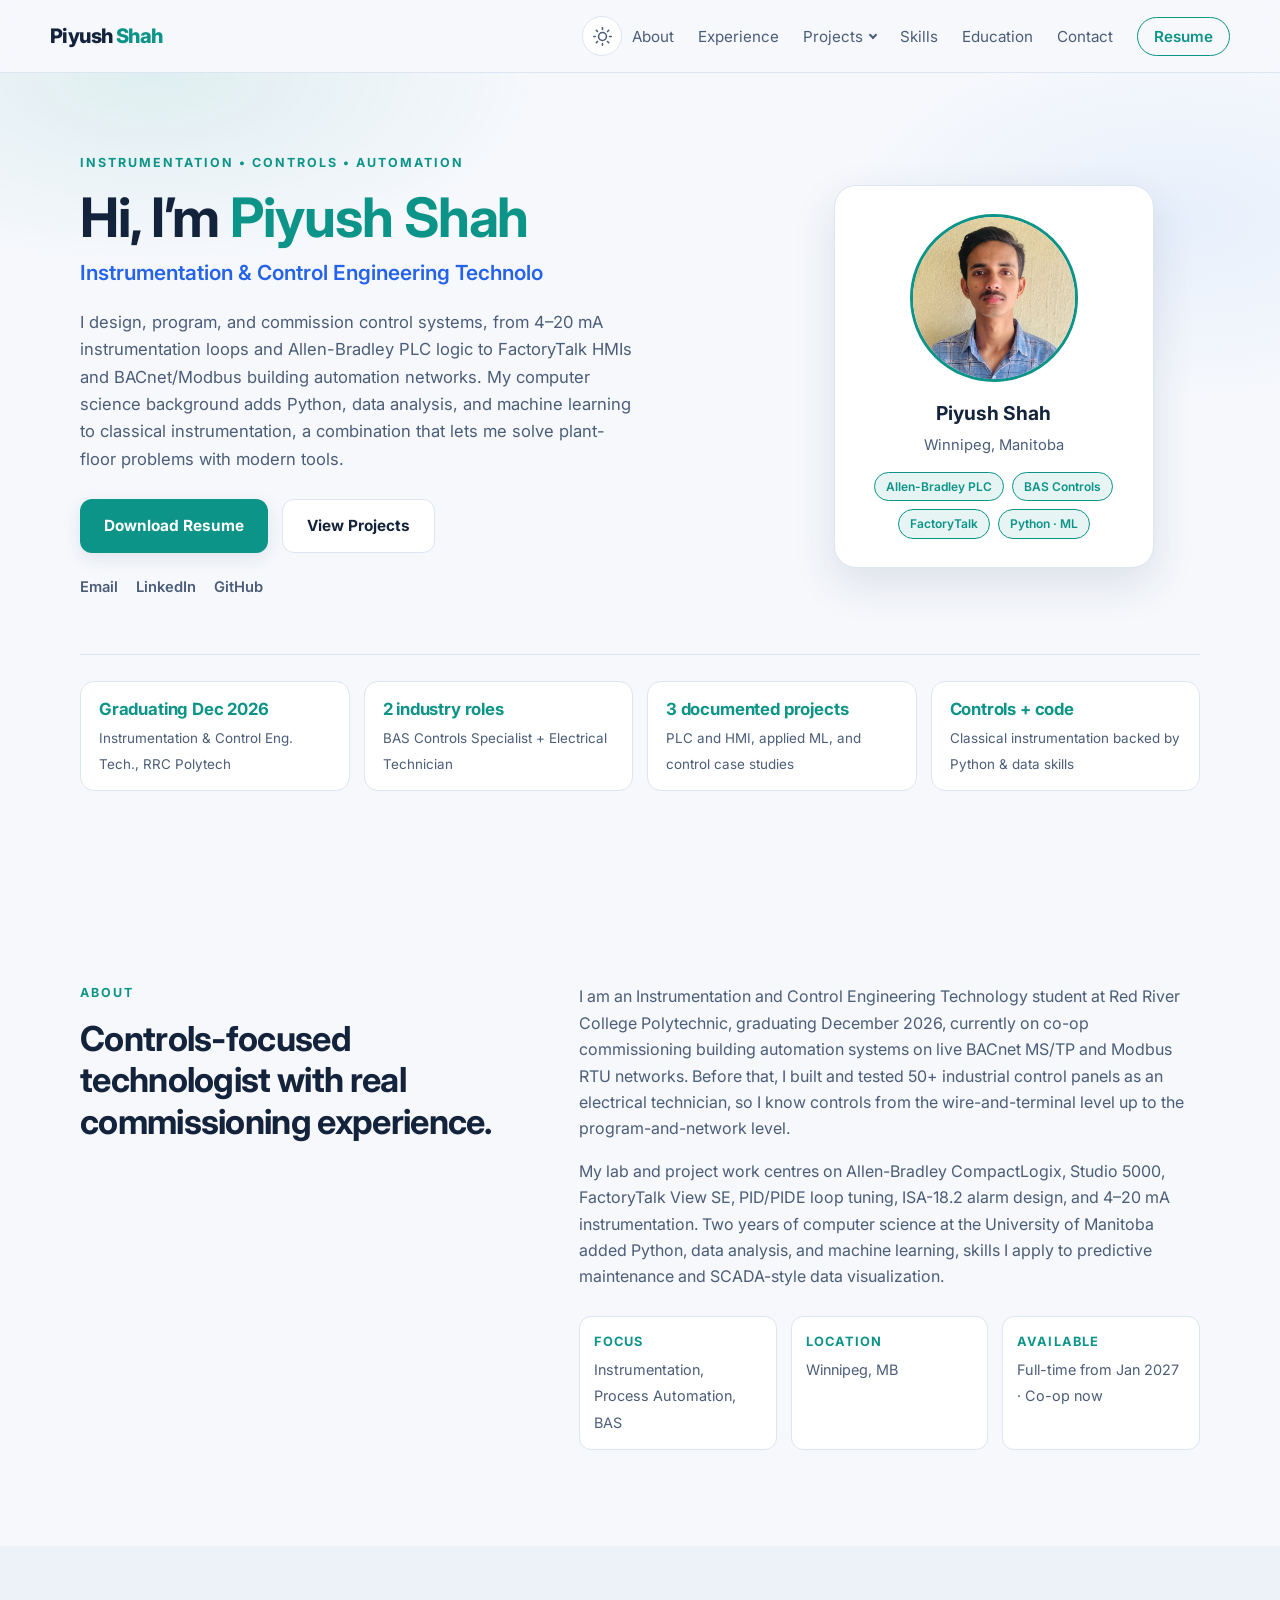
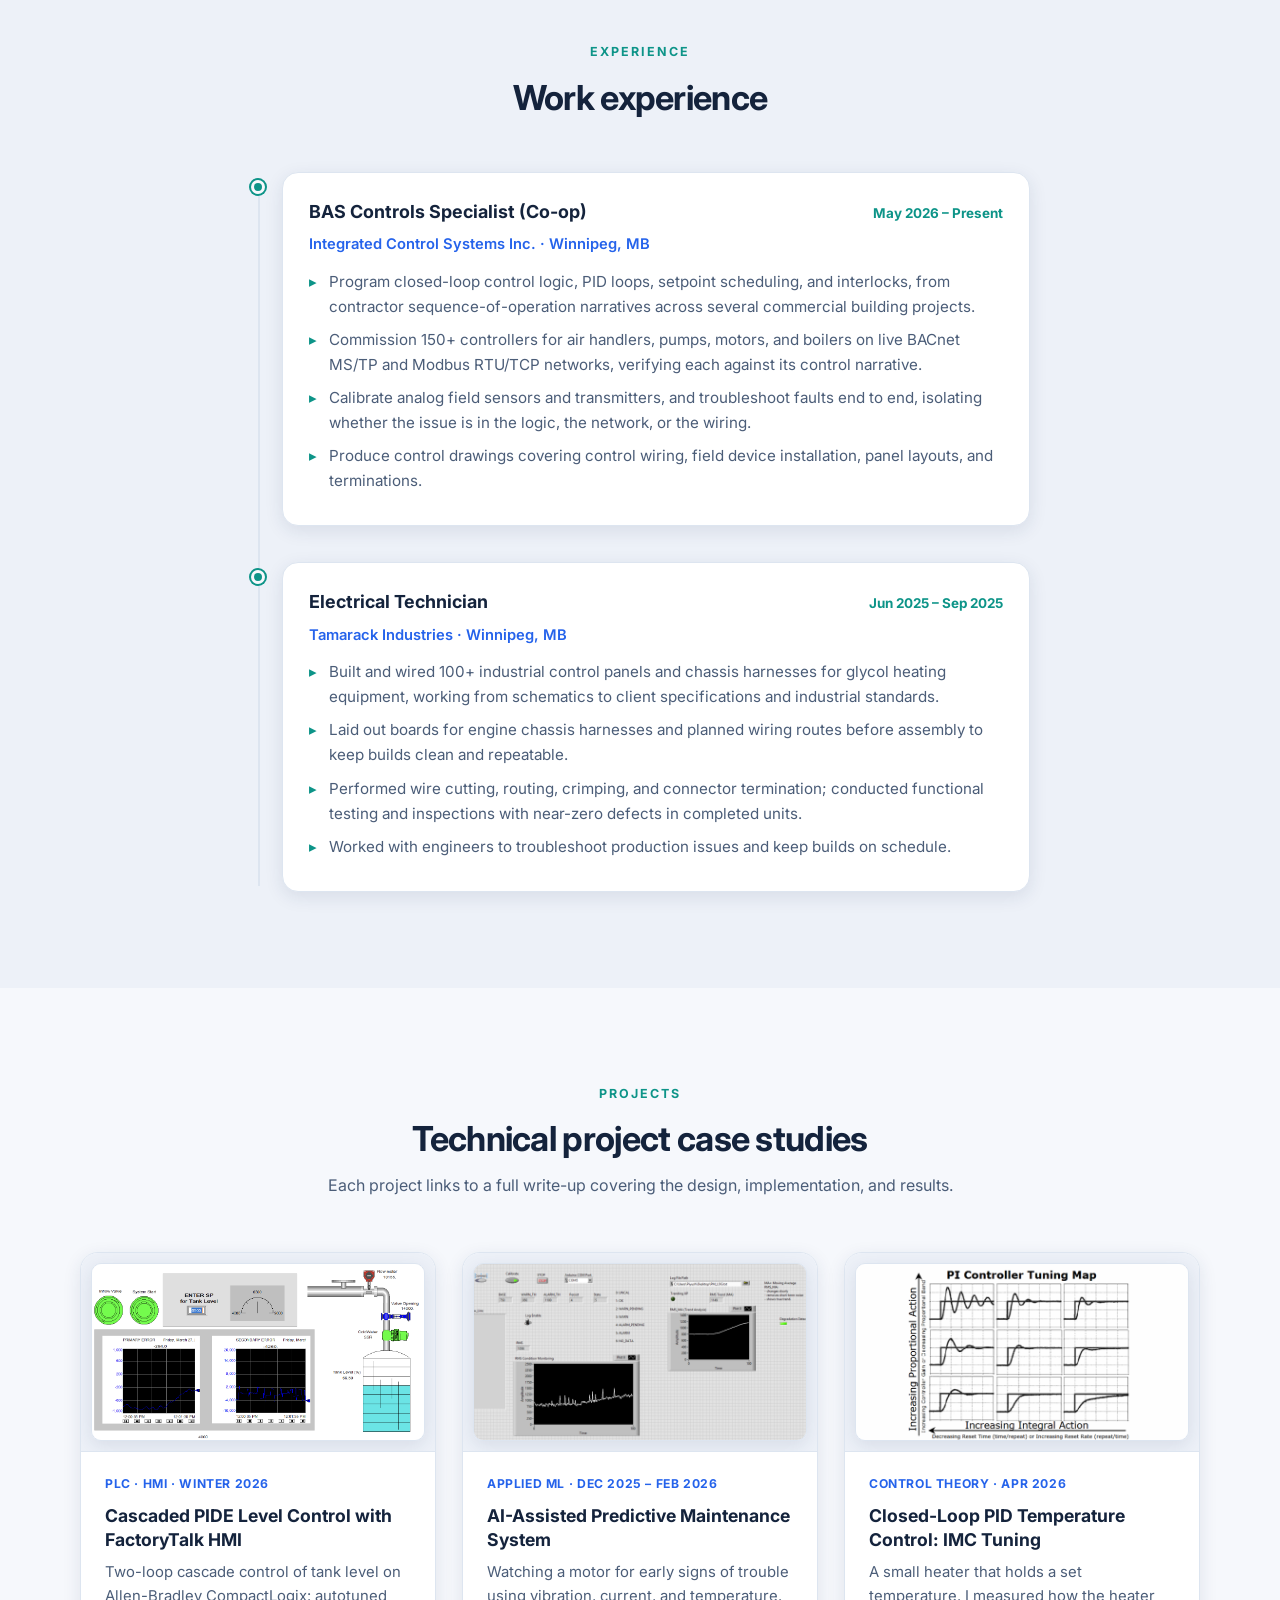
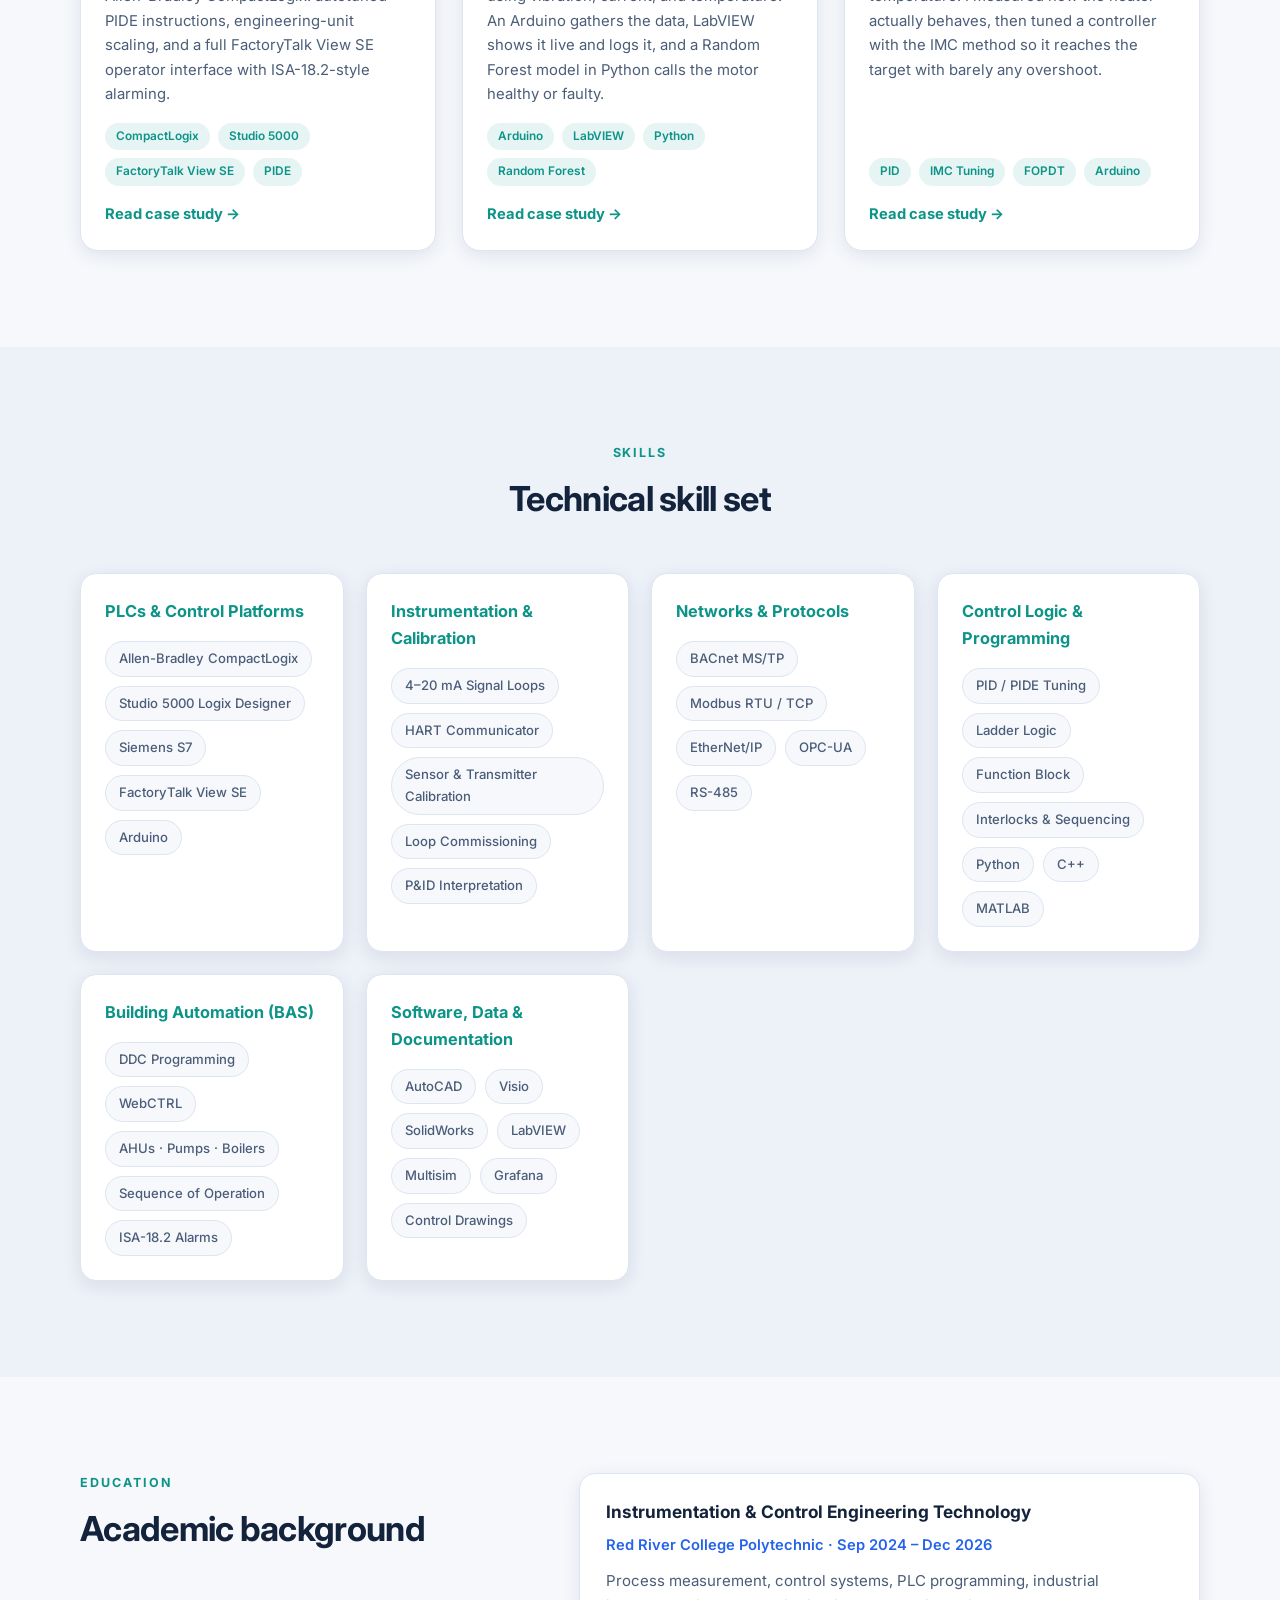
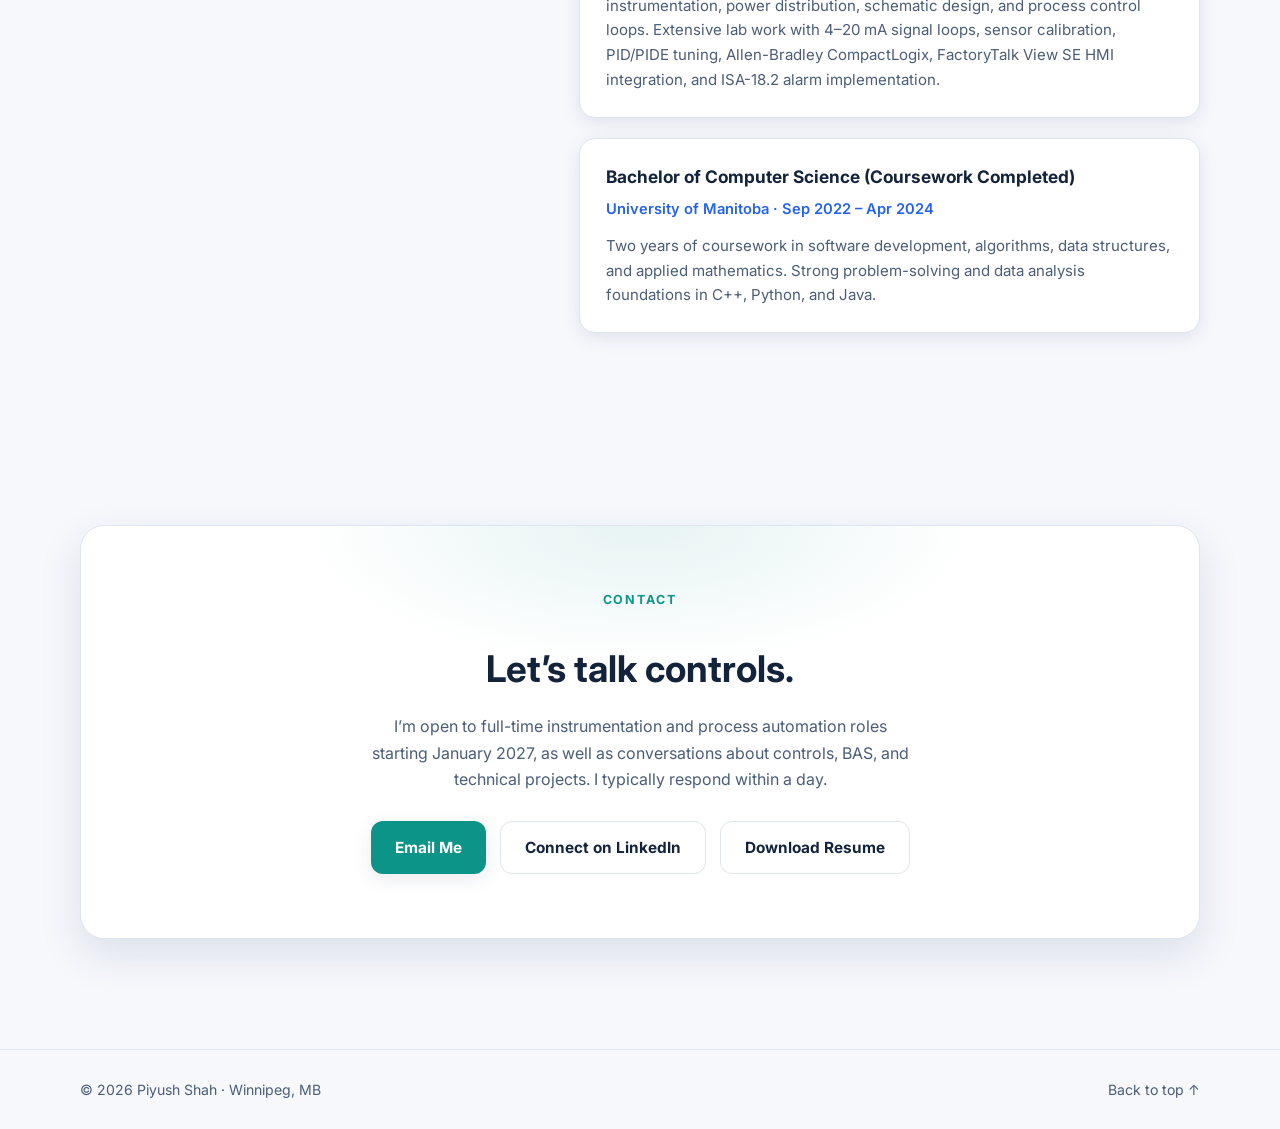
==== index.html @ c2210584 "Updates - July 23" ====
<!DOCTYPE html>
<html lang="en">
<head>
  <meta charset="UTF-8" />
  <meta name="viewport" content="width=device-width, initial-scale=1.0" />
  <meta name="description" content="Portfolio of Piyush Shah, Instrumentation & Control Engineering Technologist (graduating Dec 2026). BAS controls, Allen-Bradley PLCs, FactoryTalk HMI, instrumentation loops, and Python/ML for automation." />
  <title>Piyush Shah | Instrumentation & Controls Portfolio</title>
  <link rel="icon" type="image/svg+xml" href="assets/images/favicon.svg" />
  <link rel="canonical" href="https://piyushshah.ca/" />
  <meta property="og:title" content="Piyush Shah | Instrumentation & Controls Portfolio" />
  <meta property="og:description" content="BAS controls, Allen-Bradley PLCs, FactoryTalk HMI, instrumentation, and Python/ML for automation. Graduating Dec 2026." />
  <meta property="og:url" content="https://piyushshah.ca/" />
  <meta property="og:type" content="website" />
  <script type="application/ld+json">
  {
    "@context": "https://schema.org",
    "@type": "Person",
    "name": "Piyush Shah",
    "url": "https://piyushshah.ca/",
    "image": "https://piyushshah.ca/assets/images/profile.jpg",
    "jobTitle": "Instrumentation & Control Engineering Technologist",
    "email": "mailto:piyushshah.icet@gmail.com",
    "address": {
      "@type": "PostalAddress",
      "addressLocality": "Winnipeg",
      "addressRegion": "MB",
      "addressCountry": "CA"
    },
    "alumniOf": [
      {
        "@type": "CollegeOrUniversity",
        "name": "Red River College Polytechnic"
      },
      {
        "@type": "CollegeOrUniversity",
        "name": "University of Manitoba"
      }
    ],
    "knowsAbout": ["Industrial Instrumentation", "Process Automation", "Building Automation Systems", "DDC Programming", "Allen-Bradley CompactLogix", "Siemens S7", "FactoryTalk View SE", "PID Tuning", "Sensor Calibration", "HART", "BACnet", "Modbus", "EtherNet/IP", "Python"],
    "sameAs": [
      "https://www.linkedin.com/in/piyush-shah-703963224",
      "https://github.com/piyushshah-icet"
    ]
  }
  </script>
  <script>
    (function () {
      try {
        if (localStorage.getItem('theme') !== 'dark') {
          document.documentElement.setAttribute('data-theme', 'light');
        }
      } catch (e) {}
    })();
  </script>
  <link rel="preconnect" href="https://fonts.googleapis.com" />
  <link rel="preconnect" href="https://fonts.gstatic.com" crossorigin />
  <link href="https://fonts.googleapis.com/css2?family=Inter:wght@400;500;600;700;800&display=swap" rel="stylesheet" />
  <link rel="stylesheet" href="assets/css/style.css" />
</head>
<body>
  <header class="site-header" id="top">
    <nav class="navbar">
      <a href="#top" class="brand">Piyush<span> Shah</span></a>
      <div class="nav-right">
        <button class="theme-toggle" aria-label="Toggle light and dark theme" aria-pressed="true">
          <svg class="icon-moon" viewBox="0 0 24 24" fill="none" stroke="currentColor" stroke-width="2" stroke-linecap="round" stroke-linejoin="round"><path d="M21 12.79A9 9 0 1 1 11.21 3 7 7 0 0 0 21 12.79z"/></svg>
          <svg class="icon-sun" viewBox="0 0 24 24" fill="none" stroke="currentColor" stroke-width="2" stroke-linecap="round" stroke-linejoin="round"><circle cx="12" cy="12" r="5"/><path d="M12 1v2M12 21v2M4.22 4.22l1.42 1.42M18.36 18.36l1.42 1.42M1 12h2M21 12h2M4.22 19.78l1.42-1.42M18.36 5.64l1.42-1.42"/></svg>
        </button>
        <button class="menu-toggle" id="menuToggle" aria-label="Toggle navigation menu">
          <span></span><span></span><span></span>
        </button>
        <ul class="nav-links" id="navLinks">
          <li><a href="#about">About</a></li>
          <li><a href="#experience">Experience</a></li>
          <li class="nav-dropdown">
            <button class="nav-dropbtn" aria-haspopup="true" aria-expanded="false">Projects <span class="caret" aria-hidden="true"></span></button>
            <ul class="dropdown-menu">
              <li><a href="projects/cascaded-pide-level-control.html">Cascaded PIDE Level Control</a></li>
              <li><a href="projects/ai-predictive-maintenance.html">AI-Assisted Predictive Maintenance</a></li>
              <li><a href="projects/pid-temperature-imc.html">Closed-Loop PID Temperature Control</a></li>
              <li class="dropdown-divider" aria-hidden="true"></li>
              <li><a class="dd-all" href="#projects">All projects</a></li>
            </ul>
          </li>
          <li><a href="#skills">Skills</a></li>
          <li><a href="#education">Education</a></li>
          <li><a href="#contact">Contact</a></li>
          <li><a class="nav-resume" href="resume/Piyush_Shah_Resume.pdf" download>Resume</a></li>
        </ul>
      </div>
    </nav>
  </header>

  <main>
    <section class="hero section-pad">
      <div class="hero-bg"></div>
      <div class="container">
        <div class="hero-grid">
          <div class="hero-copy reveal">
            <p class="eyebrow">Instrumentation • Controls • Automation</p>
            <h1>Hi, I’m <span>Piyush Shah</span></h1>
            <h2><span id="typedText">Instrumentation & Control Engineering Technologist</span></h2>
            <p class="hero-text">
              I design, program, and commission control systems, from 4–20 mA instrumentation loops and
              Allen-Bradley PLC logic to FactoryTalk HMIs and BACnet/Modbus building automation networks.
              My computer science background adds Python, data analysis, and machine learning to classical
              instrumentation, a combination that lets me solve plant-floor problems with modern tools.
            </p>
            <div class="hero-actions">
              <a class="btn primary" href="resume/Piyush_Shah_Resume.pdf" download>Download Resume</a>
              <a class="btn secondary" href="#projects">View Projects</a>
            </div>
            <div class="social-row" aria-label="Professional links">
              <a href="mailto:piyushshah.icet@gmail.com">Email</a>
              <a href="https://www.linkedin.com/in/piyush-shah-703963224" target="_blank" rel="noreferrer">LinkedIn</a>
              <a href="https://github.com/piyushshah-icet" target="_blank" rel="noreferrer">GitHub</a>
            </div>
          </div>
          <div class="hero-card reveal">
            <div class="profile-card">
              <img src="assets/images/profile.jpg" alt="Piyush Shah" class="profile-photo">
              <h3>Piyush Shah</h3>
              <p>Winnipeg, Manitoba</p>
              <div class="mini-tags">
                <span>Allen-Bradley PLC</span>
                <span>BAS Controls</span>
                <span>FactoryTalk</span>
                <span>Python · ML</span>
              </div>
            </div>
          </div>
        </div>
        <div class="hero-stats reveal">
          <div><strong>Graduating Dec 2026</strong><span>Instrumentation &amp; Control Eng. Tech., RRC Polytech</span></div>
          <div><strong>2 industry roles</strong><span>BAS Controls Specialist + Electrical Technician</span></div>
          <div><strong>3 documented projects</strong><span>PLC and HMI, applied ML, and control case studies</span></div>
          <div><strong>Controls + code</strong><span>Classical instrumentation backed by Python &amp; data skills</span></div>
        </div>
      </div>
    </section>

    <section id="about" class="section-pad">
      <div class="container two-col">
        <div class="section-heading reveal">
          <p class="eyebrow">About</p>
          <h2>Controls-focused technologist with real commissioning experience.</h2>
        </div>
        <div class="content reveal">
          <p>
            I am an Instrumentation and Control Engineering Technology student at Red River College Polytechnic,
            graduating December 2026, currently on co-op commissioning building automation systems on live
            BACnet MS/TP and Modbus RTU networks. Before that, I built and tested 50+ industrial control panels
            as an electrical technician, so I know controls from the wire-and-terminal level up to the
            program-and-network level.
          </p>
          <p>
            My lab and project work centres on Allen-Bradley CompactLogix, Studio 5000, FactoryTalk View SE,
            PID/PIDE loop tuning, ISA-18.2 alarm design, and 4–20 mA instrumentation. Two years of computer
            science at the University of Manitoba added Python, data analysis, and machine learning, skills I
            apply to predictive maintenance and SCADA-style data visualization.
          </p>
          <div class="quick-facts">
            <div><strong>Focus</strong><span>Instrumentation, Process Automation, BAS</span></div>
            <div><strong>Location</strong><span>Winnipeg, MB</span></div>
            <div><strong>Available</strong><span>Full-time from Jan 2027 · Co-op now</span></div>
          </div>
        </div>
      </div>
    </section>

    <section id="experience" class="section-pad alt-bg">
      <div class="container">
        <div class="section-heading centered reveal">
          <p class="eyebrow">Experience</p>
          <h2>Work experience</h2>
        </div>
        <div class="timeline">

          <article class="timeline-item reveal">
            <div class="timeline-dot"></div>
            <div class="timeline-content">
              <div class="item-header">
                <h3>BAS Controls Specialist (Co-op)</h3>
                <span>May 2026 – Present</span>
              </div>
              <p class="company">Integrated Control Systems Inc. · Winnipeg, MB</p>
              <ul>
                <li>Program closed-loop control logic, PID loops, setpoint scheduling, and interlocks, from
                  contractor sequence-of-operation narratives across several commercial building projects.</li>
                <li>Commission 150+ controllers for air handlers, pumps, motors, and boilers on live BACnet
                  MS/TP and Modbus RTU/TCP networks, verifying each against its control narrative.</li>
                <li>Calibrate analog field sensors and transmitters, and troubleshoot faults end to end,
                  isolating whether the issue is in the logic, the network, or the wiring.</li>
                <li>Produce control drawings covering control wiring, field device installation, panel layouts,
                  and terminations.</li>
              </ul>
            </div>
          </article>

          <article class="timeline-item reveal">
            <div class="timeline-dot"></div>
            <div class="timeline-content">
              <div class="item-header">
                <h3>Electrical Technician</h3>
                <span>Jun 2025 – Sep 2025</span>
              </div>
              <p class="company">Tamarack Industries · Winnipeg, MB</p>
              <ul>
                <li>Built and wired 100+ industrial control panels and chassis harnesses for glycol heating
                  equipment, working from schematics to client specifications and industrial standards.</li>
                <li>Laid out boards for engine chassis harnesses and planned wiring routes before assembly to
                  keep builds clean and repeatable.</li>
                <li>Performed wire cutting, routing, crimping, and connector termination; conducted functional
                  testing and inspections with near-zero defects in completed units.</li>
                <li>Worked with engineers to troubleshoot production issues and keep builds on schedule.</li>
              </ul>
            </div>
          </article>

        </div>
      </div>
    </section>

    <section id="projects" class="section-pad">
      <div class="container">
        <div class="section-heading centered reveal">
          <p class="eyebrow">Projects</p>
          <h2>Technical project case studies</h2>
          <p>Each project links to a full write-up covering the design, implementation, and results.</p>
        </div>
        <div class="project-grid">

          <a class="project-card reveal" href="projects/cascaded-pide-level-control.html">
            <div class="project-banner">
              <img src="assets/images/projects/cascaded-hmi.png" alt="FactoryTalk operator screen for the cascaded tank level control system" loading="lazy">
            </div>
            <div class="project-body">
              <p class="project-meta">PLC · HMI · Winter 2026</p>
              <h3>Cascaded PIDE Level Control with FactoryTalk HMI</h3>
              <p>
                Two-loop cascade control of tank level on Allen-Bradley CompactLogix: autotuned PIDE
                instructions, engineering-unit scaling, and a full FactoryTalk View SE operator interface
                with ISA-18.2-style alarming.
              </p>
              <ul class="project-tags">
                <li>CompactLogix</li><li>Studio 5000</li><li>FactoryTalk View SE</li><li>PIDE</li>
              </ul>
              <span class="project-link">Read case study</span>
            </div>
          </a>

          <a class="project-card reveal" href="projects/ai-predictive-maintenance.html">
            <div class="project-banner">
              <img src="assets/images/projects/pm-labview-dashboard.png" alt="LabVIEW dashboard for the predictive maintenance system showing live RMS vibration and moving-average trend graphs" loading="lazy">
            </div>
            <div class="project-body">
              <p class="project-meta">Applied ML · Dec 2025 – Feb 2026</p>
              <h3>AI-Assisted Predictive Maintenance System</h3>
              <p>
                Watching a motor for early signs of trouble using vibration, current, and temperature. An
                Arduino gathers the data, LabVIEW shows it live and logs it, and a Random Forest model in
                Python calls the motor healthy or faulty.
              </p>
              <ul class="project-tags">
                <li>Arduino</li><li>LabVIEW</li><li>Python</li><li>Random Forest</li>
              </ul>
              <span class="project-link">Read case study</span>
            </div>
          </a>

          <a class="project-card reveal" href="projects/pid-temperature-imc.html">
            <div class="project-banner">
              <img src="assets/images/projects/pid-tuning-map.png" alt="PI controller tuning map showing how proportional and integral action change the step response" loading="lazy">
            </div>
            <div class="project-body">
              <p class="project-meta">Control Theory · Apr 2026</p>
              <h3>Closed-Loop PID Temperature Control: IMC Tuning</h3>
              <p>
                A small heater that holds a set temperature. I measured how the heater actually behaves,
                then tuned a controller with the IMC method so it reaches the target with barely any
                overshoot.
              </p>
              <ul class="project-tags">
                <li>PID</li><li>IMC Tuning</li><li>FOPDT</li><li>Arduino</li>
              </ul>
              <span class="project-link">Read case study</span>
            </div>
          </a>

        </div>
      </div>
    </section>

    <section id="skills" class="section-pad alt-bg">
      <div class="container">
        <div class="section-heading centered reveal">
          <p class="eyebrow">Skills</p>
          <h2>Technical skill set</h2>
        </div>
        <div class="skills-grid">
          <div class="skill-group reveal">
            <h3>PLCs &amp; Control Platforms</h3>
            <div class="skill-list">
              <span>Allen-Bradley CompactLogix</span><span>Studio 5000 Logix Designer</span><span>Siemens S7</span><span>FactoryTalk View SE</span><span>Arduino</span>
            </div>
          </div>
          <div class="skill-group reveal">
            <h3>Instrumentation &amp; Calibration</h3>
            <div class="skill-list">
              <span>4–20 mA Signal Loops</span><span>HART Communicator</span><span>Sensor &amp; Transmitter Calibration</span><span>Loop Commissioning</span><span>P&amp;ID Interpretation</span>
            </div>
          </div>
          <div class="skill-group reveal">
            <h3>Networks &amp; Protocols</h3>
            <div class="skill-list">
              <span>BACnet MS/TP</span><span>Modbus RTU / TCP</span><span>EtherNet/IP</span><span>OPC-UA</span><span>RS-485</span>
            </div>
          </div>
          <div class="skill-group reveal">
            <h3>Control Logic &amp; Programming</h3>
            <div class="skill-list">
              <span>PID / PIDE Tuning</span><span>Ladder Logic</span><span>Function Block</span><span>Interlocks &amp; Sequencing</span><span>Python</span><span>C++</span><span>MATLAB</span>
            </div>
          </div>
          <div class="skill-group reveal">
            <h3>Building Automation (BAS)</h3>
            <div class="skill-list">
              <span>DDC Programming</span><span>WebCTRL</span><span>AHUs · Pumps · Boilers</span><span>Sequence of Operation</span><span>ISA-18.2 Alarms</span>
            </div>
          </div>
          <div class="skill-group reveal">
            <h3>Software, Data &amp; Documentation</h3>
            <div class="skill-list">
              <span>AutoCAD</span><span>Visio</span><span>SolidWorks</span><span>LabVIEW</span><span>Multisim</span><span>Grafana</span><span>Control Drawings</span>
            </div>
          </div>
        </div>
      </div>
    </section>

    <section id="education" class="section-pad">
      <div class="container two-col">
        <div class="section-heading reveal">
          <p class="eyebrow">Education</p>
          <h2>Academic background</h2>
        </div>
        <div class="education-list reveal">
          <article class="education-card">
            <h3>Instrumentation &amp; Control Engineering Technology</h3>
            <p class="company">Red River College Polytechnic · Sep 2024 – Dec 2026</p>
            <p>Process measurement, control systems, PLC programming, industrial instrumentation, power
               distribution, schematic design, and process control loops. Extensive lab work with 4–20 mA
               signal loops, sensor calibration, PID/PIDE tuning, Allen-Bradley CompactLogix, FactoryTalk
               View SE HMI integration, and ISA-18.2 alarm implementation.</p>
          </article>
          <article class="education-card">
            <h3>Bachelor of Computer Science (Coursework Completed)</h3>
            <p class="company">University of Manitoba · Sep 2022 – Apr 2024</p>
            <p>Two years of coursework in software development, algorithms, data structures, and applied
               mathematics. Strong problem-solving and data analysis foundations in C++, Python, and Java.</p>
          </article>
        </div>
      </div>
    </section>

    <section id="contact" class="section-pad contact-section">
      <div class="container contact-card reveal">
        <p class="eyebrow">Contact</p>
        <h2>Let’s talk controls.</h2>
        <p>
          I’m open to full-time instrumentation and process automation roles starting January 2027, as well as
          conversations about controls, BAS, and technical projects. I typically respond within a day.
        </p>
        <div class="contact-actions">
          <a class="btn primary" href="mailto:piyushshah.icet@gmail.com">Email Me</a>
          <a class="btn secondary" href="https://www.linkedin.com/in/piyush-shah-703963224" target="_blank" rel="noreferrer">Connect on LinkedIn</a>
          <a class="btn secondary" href="resume/Piyush_Shah_Resume.pdf" download>Download Resume</a>
        </div>
      </div>
    </section>
  </main>

  <footer class="footer">
    <div class="container footer-inner">
      <p>© <span id="year"></span> Piyush Shah · Winnipeg, MB</p>
      <a href="#top">Back to top ↑</a>
    </div>
  </footer>

  <script src="assets/js/main.js"></script>
</body>
</html>
---- assets/css/style.css ----
/* ============================================================
   Piyush Shah - Portfolio
   Dual-theme (dark default / light) design system
   ============================================================ */

:root {
  --bg: #0a1120;
  --bg-soft: #0d1626;
  --card: #111d33;
  --card-2: #0f1a2e;
  --text: #e8eefb;
  --muted: #9fb2cc;
  --accent: #2dd4bf;
  --accent-2: #60a5fa;
  --accent-soft: rgba(45, 212, 191, 0.12);
  --line: rgba(148, 163, 184, 0.16);
  --shadow: 0 18px 50px rgba(2, 8, 20, 0.45);
  --shadow-sm: 0 6px 22px rgba(2, 8, 20, 0.35);
  --header-bg: rgba(10, 17, 32, 0.85);
  --on-accent: #06241f;
}

html[data-theme="light"] {
  --bg: #f6f8fc;
  --bg-soft: #edf1f8;
  --card: #ffffff;
  --card-2: #fbfcfe;
  --text: #14233c;
  --muted: #4b5d78;
  --accent: #0d9488;
  --accent-2: #2563eb;
  --accent-soft: rgba(13, 148, 136, 0.10);
  --line: #dde5f0;
  --shadow: 0 16px 44px rgba(30, 50, 90, 0.12);
  --shadow-sm: 0 5px 18px rgba(30, 50, 90, 0.10);
  --header-bg: rgba(246, 248, 252, 0.88);
  --on-accent: #ffffff;
}

* { box-sizing: border-box; }
html { scroll-behavior: smooth; }

body {
  margin: 0;
  font-family: 'Inter', system-ui, -apple-system, BlinkMacSystemFont, 'Segoe UI', sans-serif;
  background: var(--bg);
  color: var(--text);
  line-height: 1.65;
  transition: background 0.3s ease, color 0.3s ease;
}

a { color: inherit; text-decoration: none; }
ul { margin: 0; padding: 0; list-style: none; }
p { color: var(--muted); margin: 0 0 1rem; }
img { max-width: 100%; display: block; }

.container { width: min(1120px, calc(100% - 40px)); margin: 0 auto; }
.section-pad { padding: 96px 0; }
.alt-bg { background: var(--bg-soft); transition: background 0.3s ease; }

/* ---------- Header / nav ---------- */
.site-header {
  position: sticky;
  top: 0;
  z-index: 100;
  background: var(--header-bg);
  backdrop-filter: blur(18px);
  -webkit-backdrop-filter: blur(18px);
  border-bottom: 1px solid var(--line);
  transition: background 0.3s ease;
}

.navbar {
  width: min(1180px, calc(100% - 36px));
  height: 72px;
  margin: 0 auto;
  display: flex;
  align-items: center;
  justify-content: space-between;
  gap: 16px;
}

.brand { font-weight: 800; letter-spacing: -0.03em; font-size: 1.25rem; white-space: nowrap; }
.brand span { color: var(--accent); }

.nav-right { display: flex; align-items: center; gap: 10px; }

.nav-links { display: flex; align-items: center; gap: 24px; }
.nav-links a { font-size: 0.95rem; color: var(--muted); transition: color 0.2s ease; }
.nav-links a:hover { color: var(--text); }

.nav-resume {
  padding: 9px 16px;
  border: 1px solid var(--accent);
  border-radius: 999px;
  color: var(--accent) !important;
  font-weight: 600;
}
.nav-resume:hover { background: var(--accent-soft); }

/* ---------- Nav dropdown (Projects) ---------- */
.nav-dropdown { position: relative; }
.nav-dropbtn {
  display: inline-flex;
  align-items: center;
  gap: 7px;
  font-family: inherit;
  font-size: 0.95rem;
  color: var(--muted);
  background: none;
  border: 0;
  padding: 0;
  cursor: pointer;
  transition: color 0.2s ease;
}
.nav-dropbtn:hover,
.nav-dropdown:hover .nav-dropbtn,
.nav-dropdown:focus-within .nav-dropbtn { color: var(--text); }
.nav-dropbtn .caret {
  width: 6px;
  height: 6px;
  border-right: 2px solid currentColor;
  border-bottom: 2px solid currentColor;
  transform: rotate(45deg);
  margin-top: -3px;
  transition: transform 0.2s ease, margin-top 0.2s ease;
}
.nav-dropdown:hover .nav-dropbtn .caret,
.nav-dropdown.open .nav-dropbtn .caret { transform: rotate(-135deg); margin-top: 1px; }
.nav-dropdown::after { content: ""; position: absolute; top: 100%; left: 0; right: 0; height: 16px; }
.dropdown-menu {
  position: absolute;
  top: 100%;
  left: 0;
  margin-top: 15px;
  min-width: 280px;
  background: var(--card);
  border: 1px solid var(--line);
  border-radius: 14px;
  box-shadow: var(--shadow);
  padding: 8px;
  display: flex;
  flex-direction: column;
  gap: 2px;
  opacity: 0;
  visibility: hidden;
  pointer-events: none;
  transform: translateY(6px);
  transition: opacity 0.18s ease, transform 0.18s ease, visibility 0.18s;
  z-index: 200;
}
.nav-dropdown:hover .dropdown-menu,
.nav-dropdown:focus-within .dropdown-menu,
.nav-dropdown.open .dropdown-menu {
  opacity: 1;
  visibility: visible;
  pointer-events: auto;
  transform: translateY(0);
}
.dropdown-menu a {
  display: block;
  padding: 9px 12px;
  border-radius: 9px;
  font-size: 0.9rem;
  color: var(--muted);
  white-space: nowrap;
  transition: background 0.15s ease, color 0.15s ease;
}
.dropdown-menu a:hover { background: var(--accent-soft); color: var(--text); }
.dropdown-divider { height: 1px; background: var(--line); margin: 6px 6px; }
.dropdown-menu .dd-all { color: var(--accent); font-weight: 600; }

/* Theme toggle */
.theme-toggle {
  display: inline-flex;
  align-items: center;
  justify-content: center;
  width: 40px;
  height: 40px;
  border-radius: 999px;
  border: 1px solid var(--line);
  background: var(--card);
  color: var(--muted);
  cursor: pointer;
  transition: color 0.2s ease, border-color 0.2s ease, transform 0.2s ease;
}
.theme-toggle:hover { color: var(--accent); border-color: var(--accent); transform: rotate(12deg); }
.theme-toggle svg { width: 19px; height: 19px; }
.theme-toggle .icon-sun { display: none; }
.theme-toggle .icon-moon { display: block; }
html[data-theme="light"] .theme-toggle .icon-sun { display: block; }
html[data-theme="light"] .theme-toggle .icon-moon { display: none; }

/* Mobile menu button */
.menu-toggle {
  display: none;
  flex-direction: column;
  justify-content: center;
  gap: 5px;
  width: 42px;
  height: 42px;
  background: transparent;
  border: 1px solid var(--line);
  border-radius: 10px;
  cursor: pointer;
  padding: 0 9px;
}
.menu-toggle span { height: 2px; background: var(--text); border-radius: 2px; transition: 0.25s; }

/* ---------- Hero ---------- */
.hero { position: relative; overflow: hidden; padding-top: 80px; }
.hero-bg {
  position: absolute;
  inset: 0;
  background:
    radial-gradient(640px 320px at 12% 0%, var(--accent-soft), transparent 60%),
    radial-gradient(560px 300px at 92% 18%, rgba(96, 165, 250, 0.10), transparent 60%);
  pointer-events: none;
}

.hero-grid {
  position: relative;
  display: grid;
  grid-template-columns: 1.6fr 1fr;
  gap: 48px;
  align-items: center;
}

.eyebrow {
  color: var(--accent);
  font-weight: 700;
  letter-spacing: 0.16em;
  text-transform: uppercase;
  font-size: 0.78rem;
  margin-bottom: 14px;
}

.hero h1 { font-size: clamp(2.3rem, 5vw, 3.4rem); line-height: 1.08; margin: 0 0 10px; letter-spacing: -0.02em; }
.hero h1 span { color: var(--accent); }
.hero h2 { font-size: clamp(1.05rem, 2vw, 1.3rem); font-weight: 600; color: var(--accent-2); margin: 0 0 18px; min-height: 1.6em; }
.hero-text { max-width: 56ch; font-size: 1.04rem; }

.hero-actions { display: flex; flex-wrap: wrap; gap: 14px; margin: 26px 0 22px; }

.btn {
  display: inline-flex;
  align-items: center;
  gap: 8px;
  padding: 13px 24px;
  border-radius: 12px;
  font-weight: 700;
  font-size: 0.96rem;
  transition: transform 0.2s ease, box-shadow 0.2s ease, background 0.2s ease, border-color 0.2s ease;
}
.btn.primary { background: var(--accent); color: var(--on-accent); box-shadow: var(--shadow-sm); }
.btn.primary:hover { transform: translateY(-2px); box-shadow: var(--shadow); }
.btn.secondary { border: 1px solid var(--line); color: var(--text); background: var(--card); }
.btn.secondary:hover { border-color: var(--accent); color: var(--accent); transform: translateY(-2px); }

.social-row { display: flex; gap: 18px; }
.social-row a { color: var(--muted); font-weight: 600; font-size: 0.92rem; border-bottom: 1px solid transparent; }
.social-row a:hover { color: var(--accent); border-color: var(--accent); }

.hero-card { display: flex; justify-content: center; }
.profile-card {
  background: var(--card);
  border: 1px solid var(--line);
  border-radius: 22px;
  padding: 28px 26px;
  text-align: center;
  width: min(320px, 100%);
  box-shadow: var(--shadow);
}
.profile-photo {
  width: 168px;
  height: 168px;
  border-radius: 50%;
  object-fit: cover;
  margin: 0 auto 16px;
  border: 3px solid var(--accent);
}
.profile-card h3 { margin: 0 0 4px; font-size: 1.2rem; }
.profile-card p { margin-bottom: 14px; font-size: 0.92rem; }
.mini-tags { display: flex; flex-wrap: wrap; gap: 8px; justify-content: center; }
.mini-tags span {
  background: var(--accent-soft);
  color: var(--accent);
  border: 1px solid var(--accent);
  padding: 4px 11px;
  border-radius: 999px;
  font-size: 0.75rem;
  font-weight: 600;
}

/* Hero stats strip */
.hero-stats {
  position: relative;
  display: flex;
  flex-wrap: wrap;
  gap: 14px;
  margin-top: 54px;
  padding-top: 26px;
  border-top: 1px solid var(--line);
}
.hero-stats div {
  flex: 1 1 180px;
  background: var(--card);
  border: 1px solid var(--line);
  border-radius: 14px;
  padding: 14px 18px;
}
.hero-stats strong { display: block; color: var(--accent); font-size: 1.05rem; letter-spacing: -0.01em; }
.hero-stats span { color: var(--muted); font-size: 0.84rem; }

/* ---------- Section headings ---------- */
.section-heading h2 { font-size: clamp(1.6rem, 3vw, 2.15rem); line-height: 1.2; margin: 0 0 12px; letter-spacing: -0.02em; }
.section-heading.centered { text-align: center; max-width: 640px; margin: 0 auto 54px; }

.two-col { display: grid; grid-template-columns: 1fr 1.4fr; gap: 56px; align-items: start; }

.quick-facts { display: grid; grid-template-columns: repeat(3, 1fr); gap: 14px; margin-top: 26px; }
.quick-facts div { background: var(--card); border: 1px solid var(--line); border-radius: 12px; padding: 14px; }
.quick-facts strong { display: block; font-size: 0.8rem; color: var(--accent); text-transform: uppercase; letter-spacing: 0.08em; margin-bottom: 4px; }
.quick-facts span { font-size: 0.9rem; color: var(--muted); }

/* ---------- Timeline ---------- */
.timeline { position: relative; max-width: 780px; margin: 0 auto; padding-left: 32px; }
.timeline::before { content: ""; position: absolute; left: 8px; top: 6px; bottom: 6px; width: 2px; background: var(--line); }
.timeline-item { position: relative; margin-bottom: 36px; }
.timeline-item:last-child { margin-bottom: 0; }
.timeline-dot {
  position: absolute;
  left: -31px;
  top: 8px;
  width: 14px;
  height: 14px;
  border-radius: 50%;
  background: var(--accent);
  border: 3px solid var(--bg);
  box-shadow: 0 0 0 2px var(--accent);
}
.timeline-content {
  background: var(--card);
  border: 1px solid var(--line);
  border-radius: 16px;
  padding: 24px 26px;
  box-shadow: var(--shadow-sm);
}
.item-header { display: flex; flex-wrap: wrap; justify-content: space-between; align-items: baseline; gap: 8px; }
.item-header h3 { margin: 0; font-size: 1.12rem; }
.item-header span { color: var(--accent); font-size: 0.84rem; font-weight: 700; }
.company { font-size: 0.92rem; margin: 6px 0 12px; color: var(--accent-2); font-weight: 600; }
.timeline-content ul { list-style: none; }
.timeline-content li { position: relative; padding-left: 20px; color: var(--muted); font-size: 0.95rem; margin-bottom: 8px; }
.timeline-content li::before { content: "▸"; position: absolute; left: 0; color: var(--accent); }

/* ---------- Projects ---------- */
.project-grid {
  display: grid;
  grid-template-columns: repeat(auto-fit, minmax(310px, 1fr));
  gap: 26px;
}
.project-card {
  display: flex;
  flex-direction: column;
  background: var(--card);
  border: 1px solid var(--line);
  border-radius: 18px;
  overflow: hidden;
  box-shadow: var(--shadow-sm);
  transition: transform 0.25s ease, box-shadow 0.25s ease, border-color 0.25s ease;
}
.project-card:hover { transform: translateY(-6px); box-shadow: var(--shadow); border-color: var(--accent); }
.project-banner {
  aspect-ratio: 16 / 9;
  overflow: hidden;
  background: var(--bg-soft);
  border-bottom: 1px solid var(--line);
  padding: 10px;
}
.project-banner img {
  width: 100%;
  height: 100%;
  object-fit: cover;
  border-radius: 10px;
  border: 1px solid var(--line);
  box-shadow: var(--shadow-sm);
  transition: transform 0.35s ease;
}
.project-card:hover .project-banner img { transform: scale(1.04); }
.project-body { display: flex; flex-direction: column; flex: 1; padding: 22px 24px 24px; }
.project-body h3 { margin: 0 0 8px; font-size: 1.1rem; line-height: 1.35; color: var(--text); min-height: 2.7em; }
.project-body > p:not(.project-meta) { font-size: 0.93rem; flex: 1; }
.project-meta { color: var(--accent-2); font-size: 0.76rem; font-weight: 700; letter-spacing: 0.05em; text-transform: uppercase; margin-bottom: 10px; white-space: nowrap; }
.project-tags { display: flex; flex-wrap: wrap; gap: 8px; margin-bottom: 16px; }
.project-tags li {
  background: var(--accent-soft);
  color: var(--accent);
  padding: 4px 11px;
  border-radius: 999px;
  font-size: 0.74rem;
  font-weight: 600;
}
.project-link { color: var(--accent); font-weight: 700; font-size: 0.92rem; margin-top: auto; }
.project-link::after { content: " →"; transition: margin-left 0.2s ease; }
.project-card:hover .project-link::after { margin-left: 5px; }

/* ---------- Skills ---------- */
.skills-grid { display: grid; grid-template-columns: repeat(auto-fit, minmax(250px, 1fr)); gap: 22px; }
.skill-group { background: var(--card); border: 1px solid var(--line); border-radius: 16px; padding: 24px; box-shadow: var(--shadow-sm); }
.skill-group h3 { margin: 0 0 16px; font-size: 1.02rem; color: var(--accent); }
.skill-list { display: flex; flex-wrap: wrap; gap: 9px; }
.skill-list span {
  background: var(--bg-soft);
  border: 1px solid var(--line);
  color: var(--muted);
  padding: 6px 13px;
  border-radius: 999px;
  font-size: 0.82rem;
  font-weight: 500;
}
html[data-theme="light"] .skill-list span { background: var(--bg); }

/* ---------- Education ---------- */
.education-list { display: grid; gap: 20px; }
.education-card { background: var(--card); border: 1px solid var(--line); border-radius: 16px; padding: 24px 26px; box-shadow: var(--shadow-sm); }
.education-card h3 { margin: 0 0 6px; font-size: 1.08rem; }
.education-card p:last-child { margin-bottom: 0; font-size: 0.94rem; }

/* ---------- Contact ---------- */
.contact-section { padding-bottom: 110px; }
.contact-card {
  text-align: center;
  background: var(--card);
  border: 1px solid var(--line);
  border-radius: 24px;
  padding: 64px 32px;
  box-shadow: var(--shadow);
  position: relative;
  overflow: hidden;
}
.contact-card::before {
  content: "";
  position: absolute;
  inset: 0;
  background: radial-gradient(480px 200px at 50% 0%, var(--accent-soft), transparent 70%);
  pointer-events: none;
}
.contact-card h2 { font-size: clamp(1.7rem, 3.4vw, 2.3rem); margin: 0 0 14px; }
.contact-card p { max-width: 54ch; margin: 0 auto 28px; }
.contact-actions { display: flex; flex-wrap: wrap; gap: 14px; justify-content: center; position: relative; }

/* ---------- Footer ---------- */
.footer { border-top: 1px solid var(--line); padding: 28px 0; }
.footer-inner { display: flex; flex-wrap: wrap; justify-content: space-between; align-items: center; gap: 12px; }
.footer-inner p { margin: 0; font-size: 0.88rem; }
.footer-inner a { color: var(--muted); font-size: 0.88rem; }
.footer-inner a:hover { color: var(--accent); }

/* ---------- Project detail pages ---------- */
.project-hero { padding: 72px 0 40px; position: relative; }
.breadcrumb { font-size: 0.88rem; color: var(--muted); margin-bottom: 22px; display: inline-block; }
.breadcrumb:hover { color: var(--accent); }
.project-hero h1 { font-size: clamp(1.9rem, 4vw, 2.8rem); line-height: 1.15; margin: 0 0 16px; letter-spacing: -0.02em; max-width: 24ch; }
.project-hero .lede { font-size: 1.08rem; max-width: 68ch; }

.project-facts {
  display: grid;
  grid-template-columns: repeat(auto-fit, minmax(180px, 1fr));
  gap: 14px;
  margin: 30px 0 0;
}
.project-facts div { background: var(--card); border: 1px solid var(--line); border-radius: 12px; padding: 14px 16px; }
.project-facts strong { display: block; font-size: 0.76rem; color: var(--accent); text-transform: uppercase; letter-spacing: 0.1em; margin-bottom: 5px; }
.project-facts span { font-size: 0.9rem; color: var(--muted); }

.project-figure {
  border-radius: 20px;
  overflow: hidden;
  border: 1px solid var(--line);
  box-shadow: var(--shadow);
  margin: 36px 0 0;
}
.project-figure img { width: 100%; display: block; }
.project-figure figcaption { padding: 11px 16px; font-size: 0.84rem; color: var(--muted); background: var(--card); border-top: 1px solid var(--line); }
.project-content .project-figure { margin: 30px 0; }

.project-content { max-width: 820px; margin: 0 auto; }
.project-content h2 {
  font-size: 1.45rem;
  margin: 52px 0 16px;
  letter-spacing: -0.01em;
  padding-left: 16px;
  border-left: 4px solid var(--accent);
}
.project-content h2:first-of-type { margin-top: 0; }
.project-content p { font-size: 1.0rem; }
.project-content ul { list-style: none; margin: 0 0 1rem; }
.project-content li { position: relative; padding-left: 22px; color: var(--muted); margin-bottom: 10px; font-size: 0.98rem; }
.project-content li::before { content: "▸"; position: absolute; left: 0; color: var(--accent); }
.project-content strong { color: var(--text); }

.skill-callout {
  background: var(--card);
  border: 1px solid var(--line);
  border-left: 4px solid var(--accent-2);
  border-radius: 12px;
  padding: 20px 24px;
  margin: 28px 0;
}
.skill-callout h3 { margin: 0 0 10px; font-size: 0.86rem; text-transform: uppercase; letter-spacing: 0.1em; color: var(--accent-2); }
.skill-callout p { margin: 0; font-size: 0.96rem; }

.project-pager {
  display: flex;
  flex-wrap: wrap;
  justify-content: space-between;
  gap: 14px;
  margin-top: 64px;
  padding-top: 30px;
  border-top: 1px solid var(--line);
}
.project-pager a {
  flex: 1 1 240px;
  background: var(--card);
  border: 1px solid var(--line);
  border-radius: 14px;
  padding: 16px 20px;
  transition: border-color 0.2s ease, transform 0.2s ease;
}
.project-pager a:hover { border-color: var(--accent); transform: translateY(-3px); }
.project-pager .pager-label { display: block; font-size: 0.76rem; text-transform: uppercase; letter-spacing: 0.1em; color: var(--accent); margin-bottom: 6px; }
.project-pager .pager-title { font-weight: 700; font-size: 0.95rem; color: var(--text); }
.project-pager a.next { text-align: right; }

/* ---------- Reveal animation ---------- */
.reveal { opacity: 0; transform: translateY(24px); transition: opacity 0.6s ease, transform 0.6s ease; }
.reveal.visible { opacity: 1; transform: none; }

@media (prefers-reduced-motion: reduce) {
  html { scroll-behavior: auto; }
  .reveal { opacity: 1; transform: none; transition: none; }
  * { transition: none !important; }
}

/* ---------- Responsive ---------- */
@media (max-width: 920px) {
  .hero-grid { grid-template-columns: 1fr; gap: 36px; }
  .hero-card { order: -1; }
  .two-col { grid-template-columns: 1fr; gap: 28px; }
  .section-pad { padding: 72px 0; }
}

@media (max-width: 760px) {
  .menu-toggle { display: flex; }
  .nav-links {
    position: absolute;
    top: 72px;
    left: 0;
    right: 0;
    flex-direction: column;
    align-items: flex-start;
    gap: 0;
    background: var(--header-bg);
    backdrop-filter: blur(18px);
    -webkit-backdrop-filter: blur(18px);
    border-bottom: 1px solid var(--line);
    padding: 10px 24px 18px;
    display: none;
  }
  .nav-links.open { display: flex; }
  .nav-links li { width: 100%; }
  .nav-links a { display: block; padding: 12px 0; font-size: 1.02rem; }
  .nav-resume { display: inline-block; margin-top: 8px; }
  .nav-dropdown { width: 100%; }
  .nav-dropbtn { width: 100%; justify-content: space-between; padding: 12px 0; font-size: 1.02rem; }
  .nav-dropdown::after { display: none; }
  .dropdown-menu {
    position: static;
    margin-top: 0;
    min-width: 0;
    background: transparent;
    border: 0;
    border-radius: 0;
    box-shadow: none;
    padding: 0 0 8px 14px;
    transform: none;
    opacity: 1;
    visibility: visible;
    pointer-events: auto;
    display: none;
  }
  .nav-dropdown.open .dropdown-menu { display: flex; }
  .dropdown-menu a { padding: 10px 0; font-size: 0.98rem; white-space: normal; }
  .quick-facts { grid-template-columns: 1fr; }
  .timeline { padding-left: 26px; }
  .timeline-dot { left: -25px; }
}
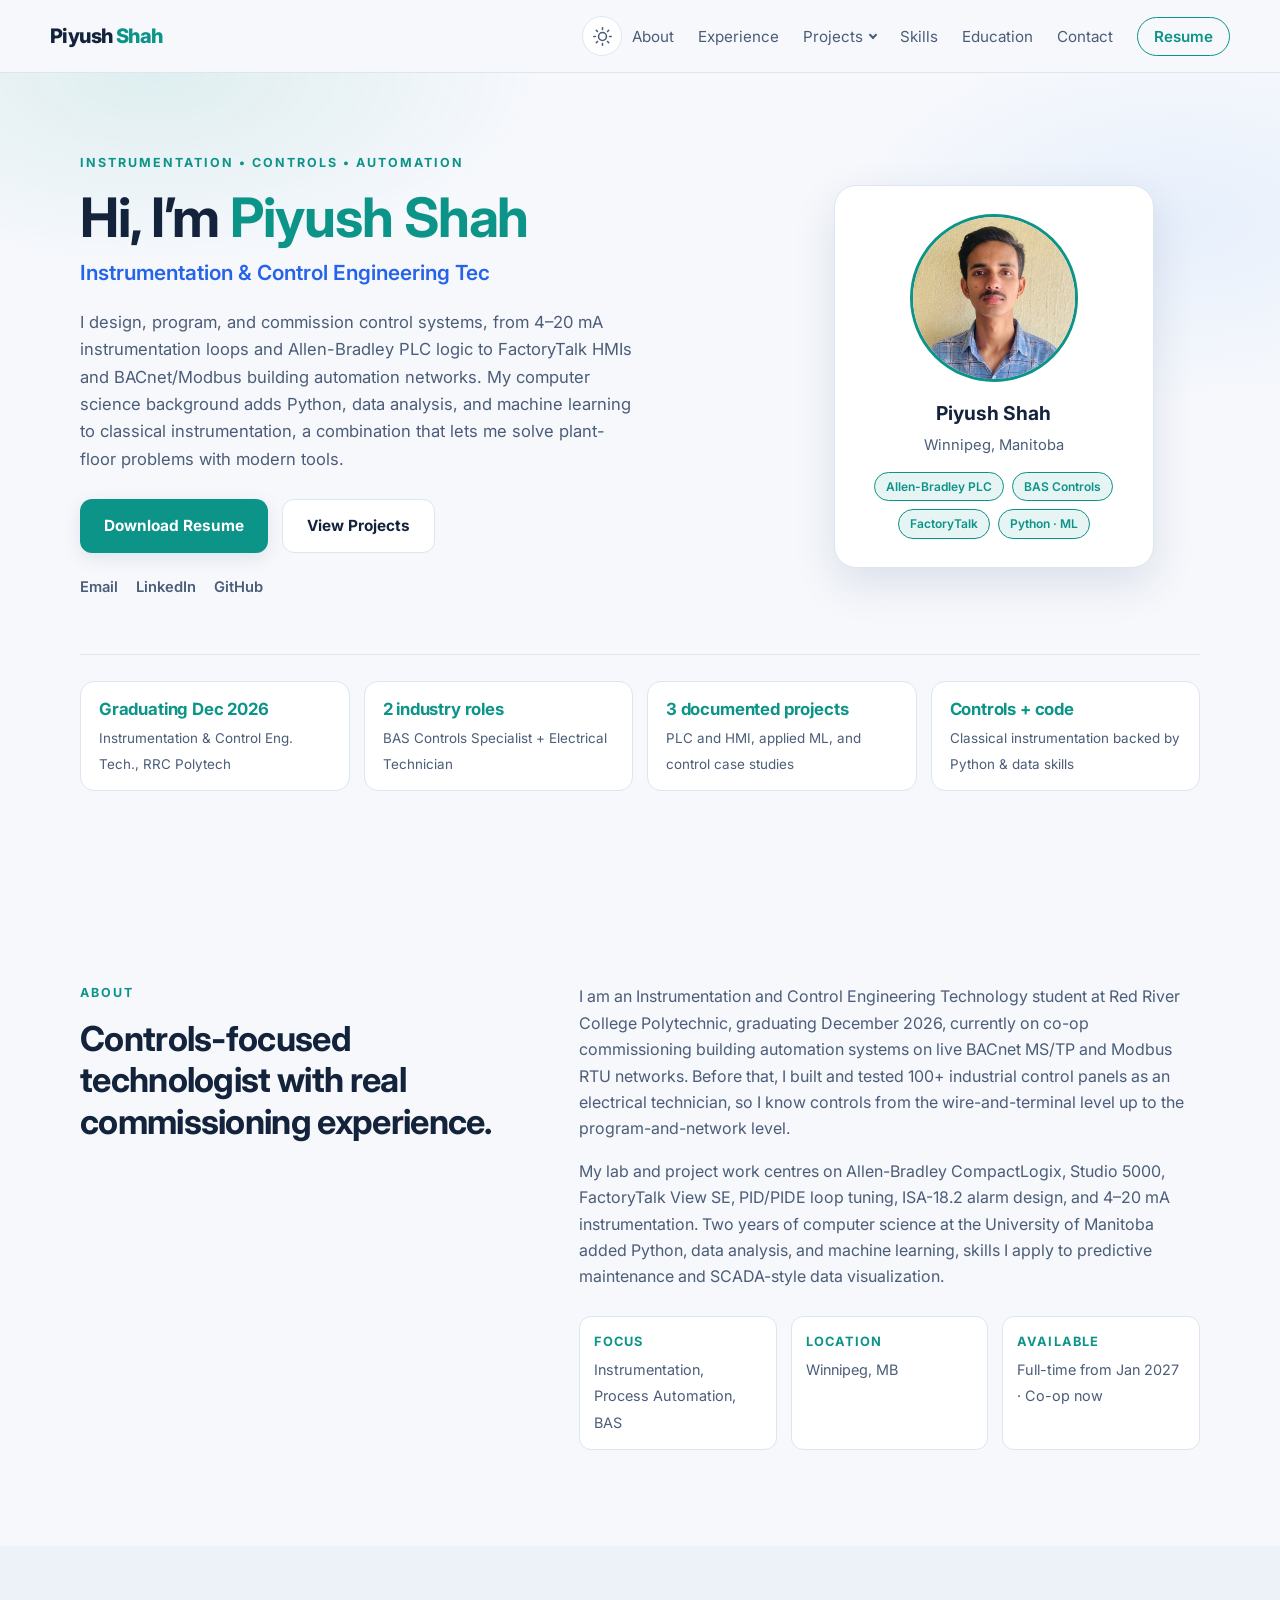
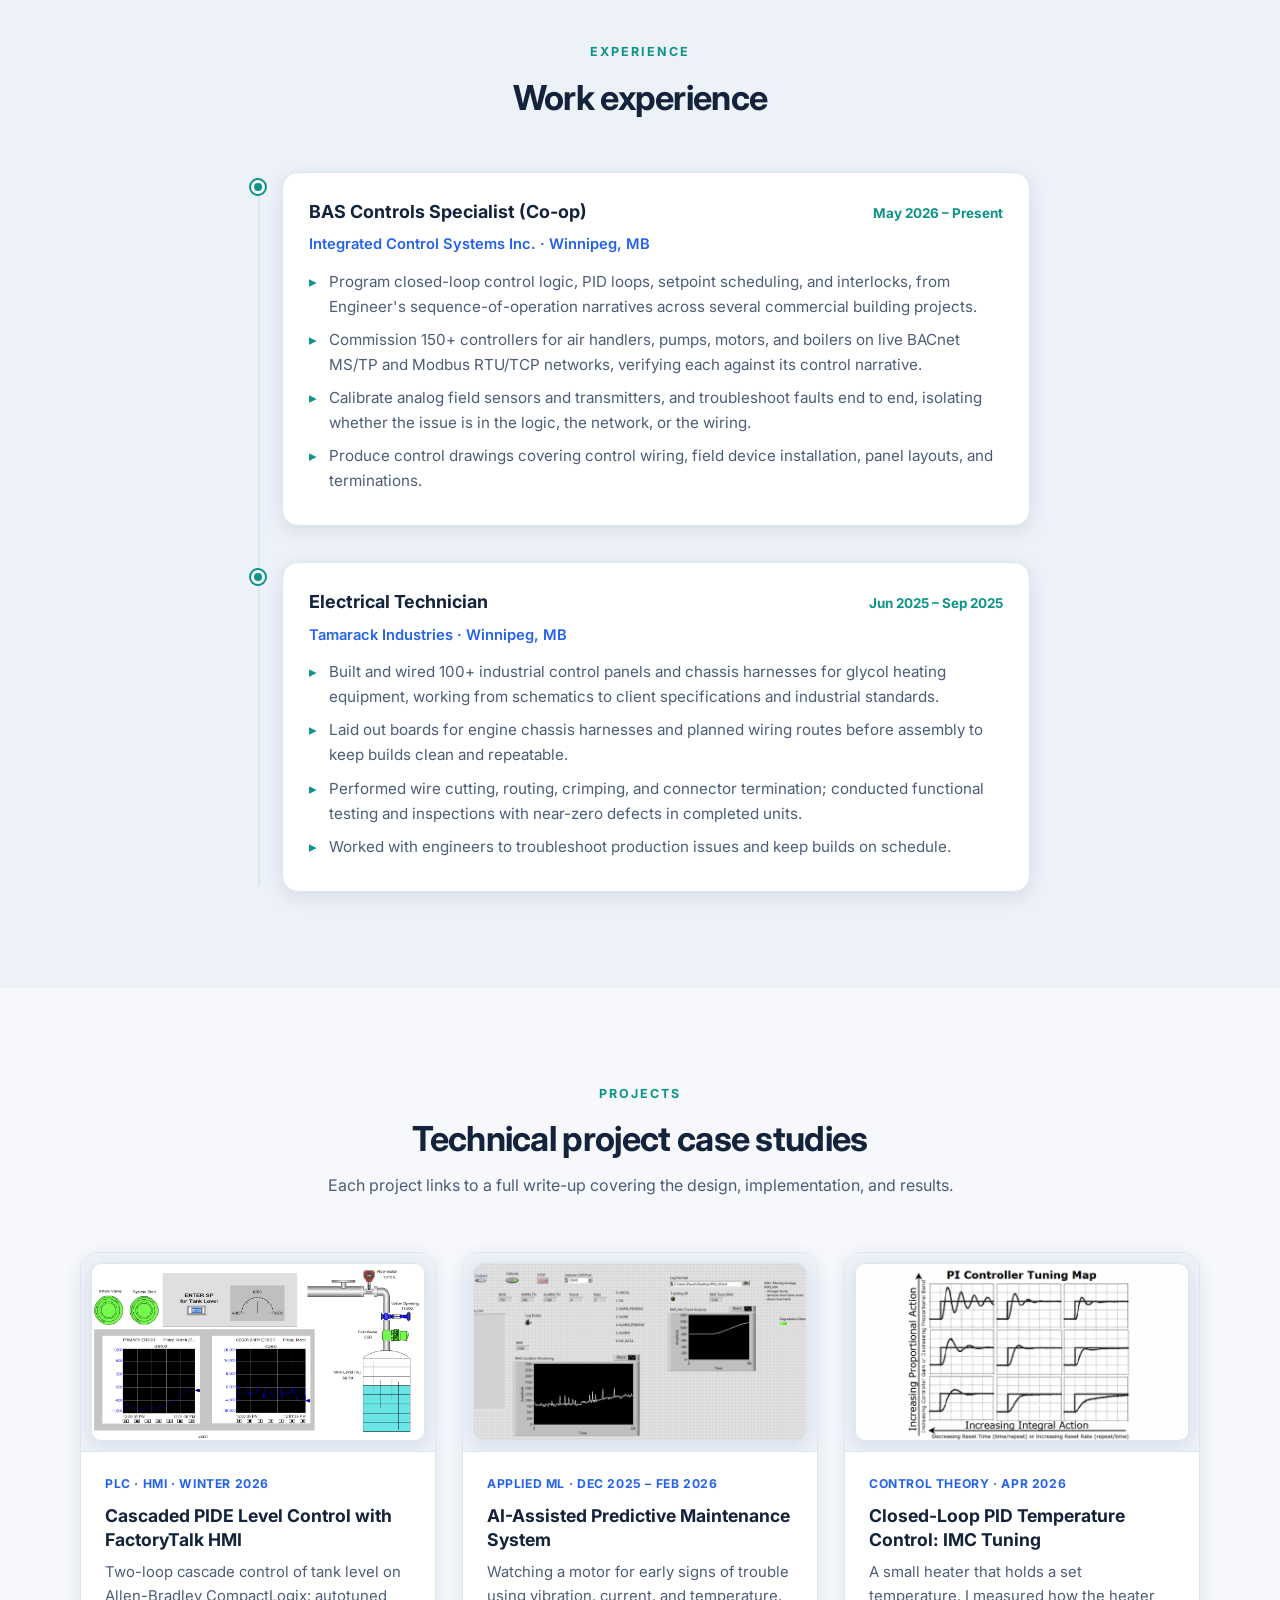
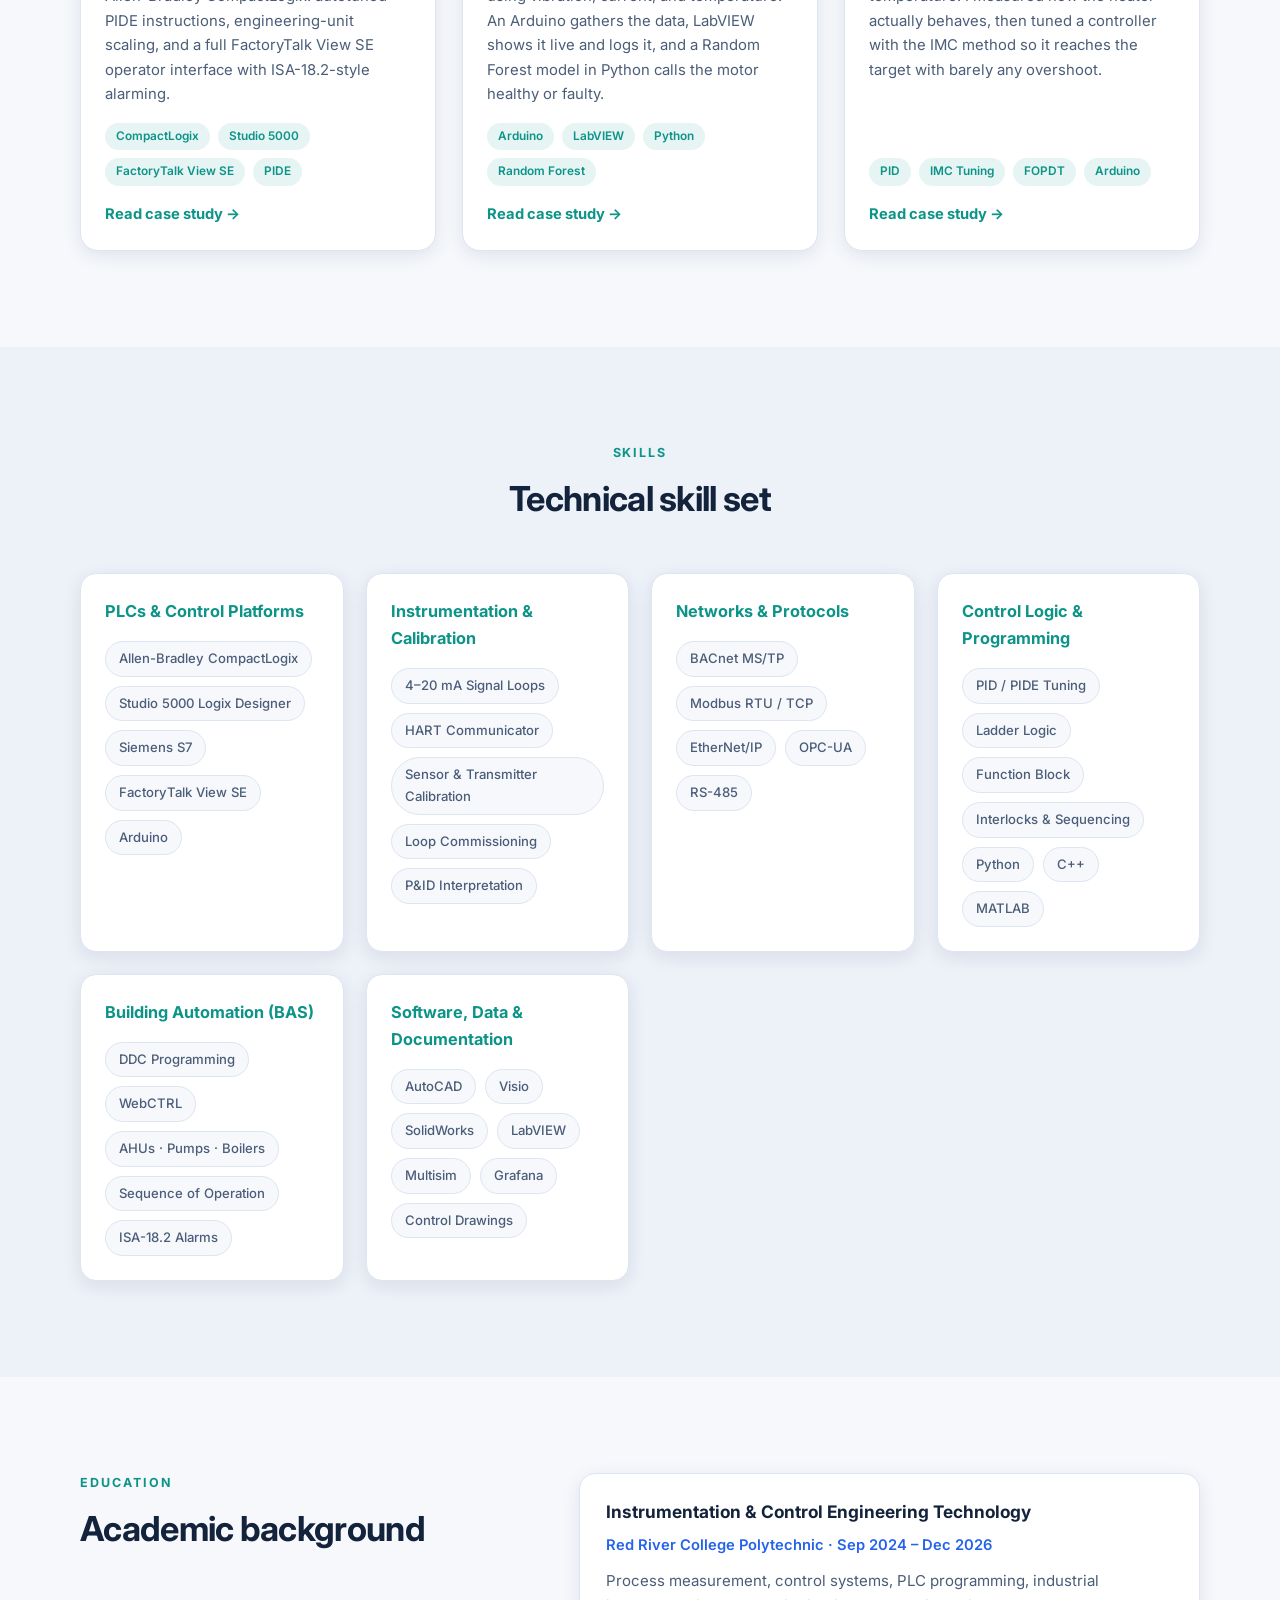
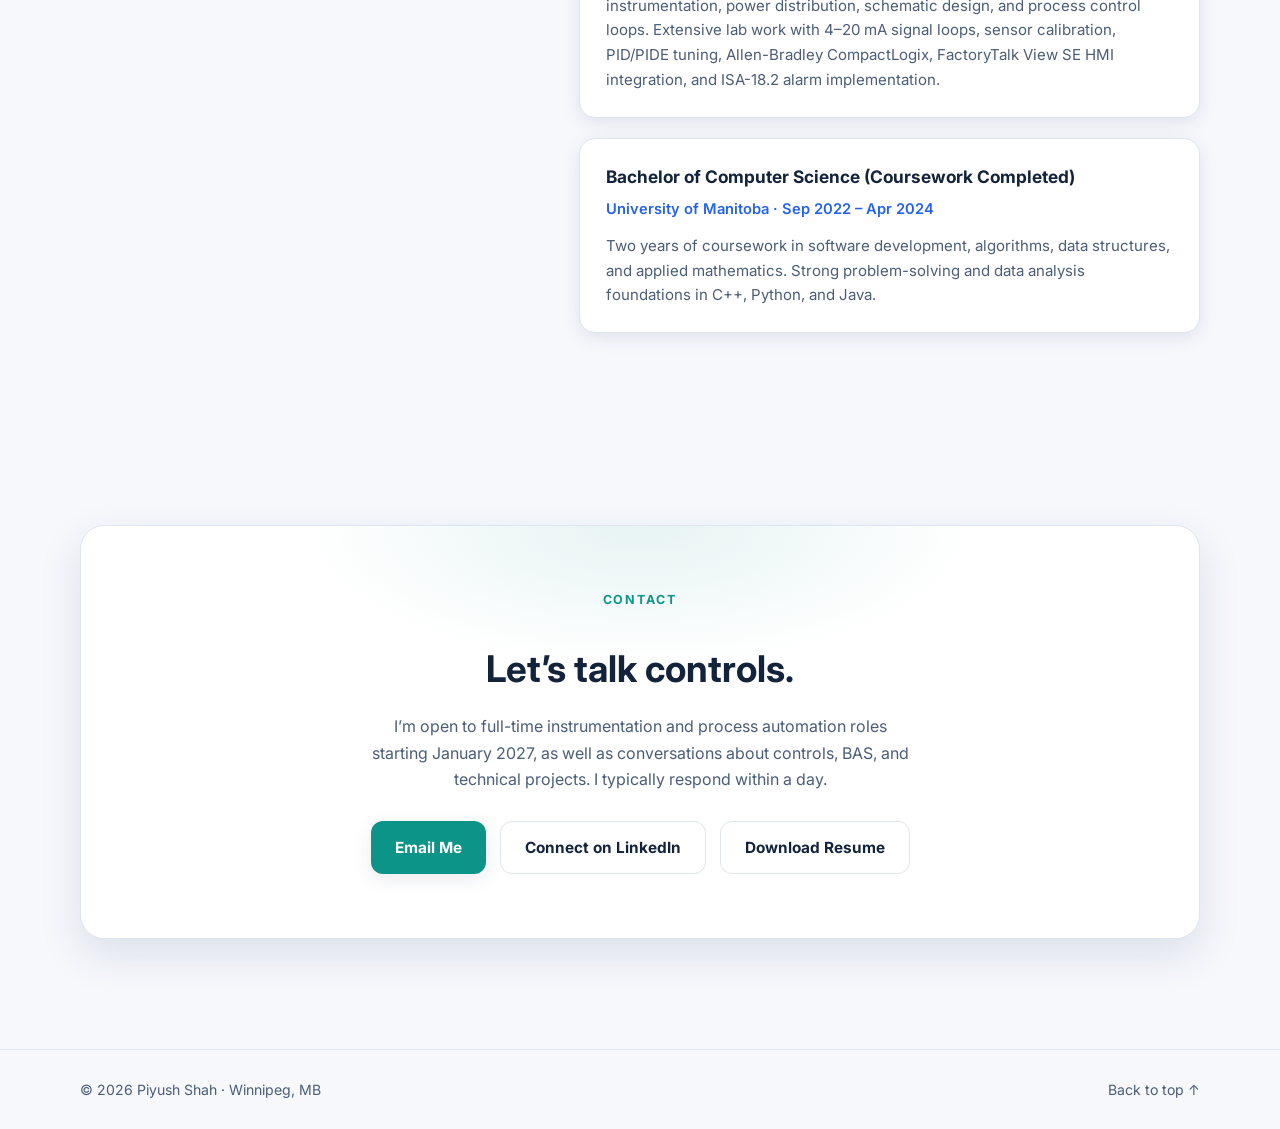
==== commit 0346c8ca: "update sep 4" ====
--- a/index.html
+++ b/index.html
@@ -149,7 +149,7 @@
           <p>
             I am an Instrumentation and Control Engineering Technology student at Red River College Polytechnic,
             graduating December 2026, currently on co-op commissioning building automation systems on live
-            BACnet MS/TP and Modbus RTU networks. Before that, I built and tested 50+ industrial control panels
+            BACnet MS/TP and Modbus RTU networks. Before that, I built and tested 100+ industrial control panels
             as an electrical technician, so I know controls from the wire-and-terminal level up to the
             program-and-network level.
           </p>
@@ -186,7 +186,7 @@
               <p class="company">Integrated Control Systems Inc. · Winnipeg, MB</p>
               <ul>
                 <li>Program closed-loop control logic, PID loops, setpoint scheduling, and interlocks, from
-                  contractor sequence-of-operation narratives across several commercial building projects.</li>
+                  Engineer's sequence-of-operation narratives across several commercial building projects.</li>
                 <li>Commission 150+ controllers for air handlers, pumps, motors, and boilers on live BACnet
                   MS/TP and Modbus RTU/TCP networks, verifying each against its control narrative.</li>
                 <li>Calibrate analog field sensors and transmitters, and troubleshoot faults end to end,
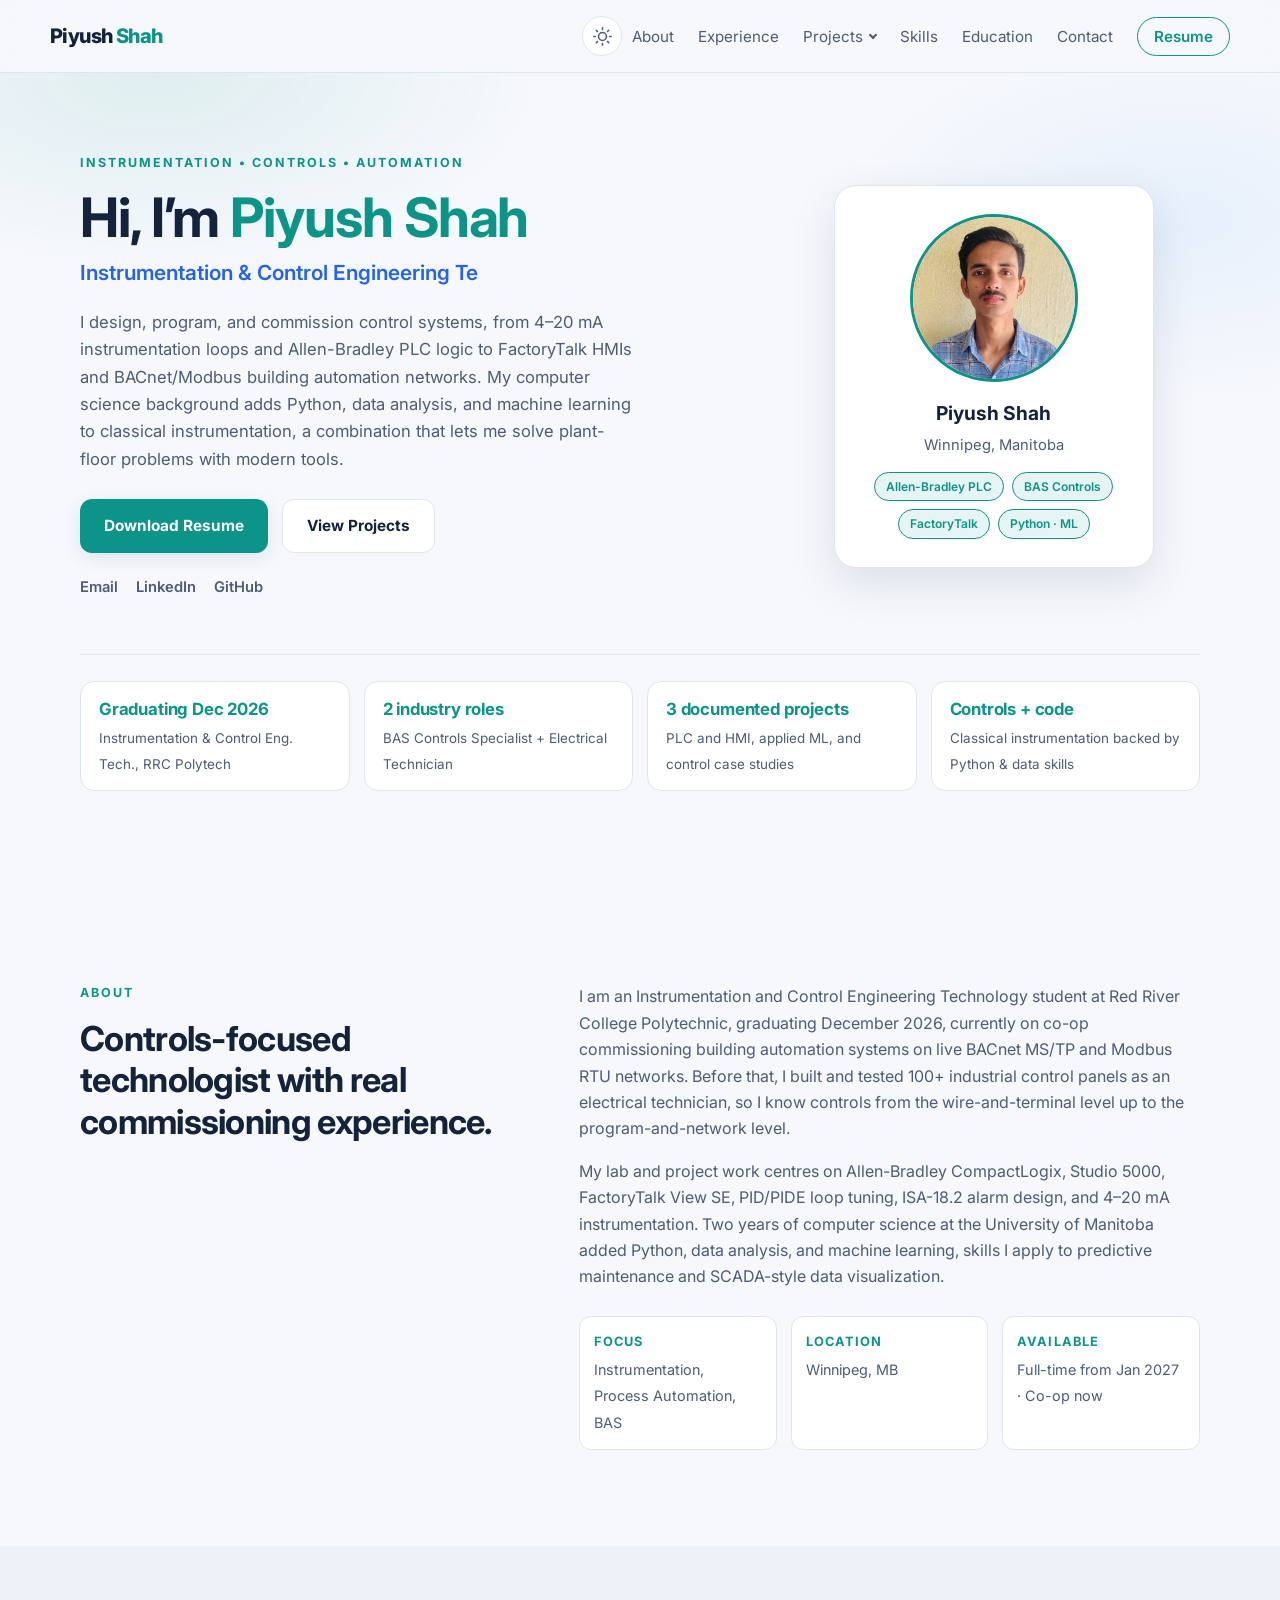
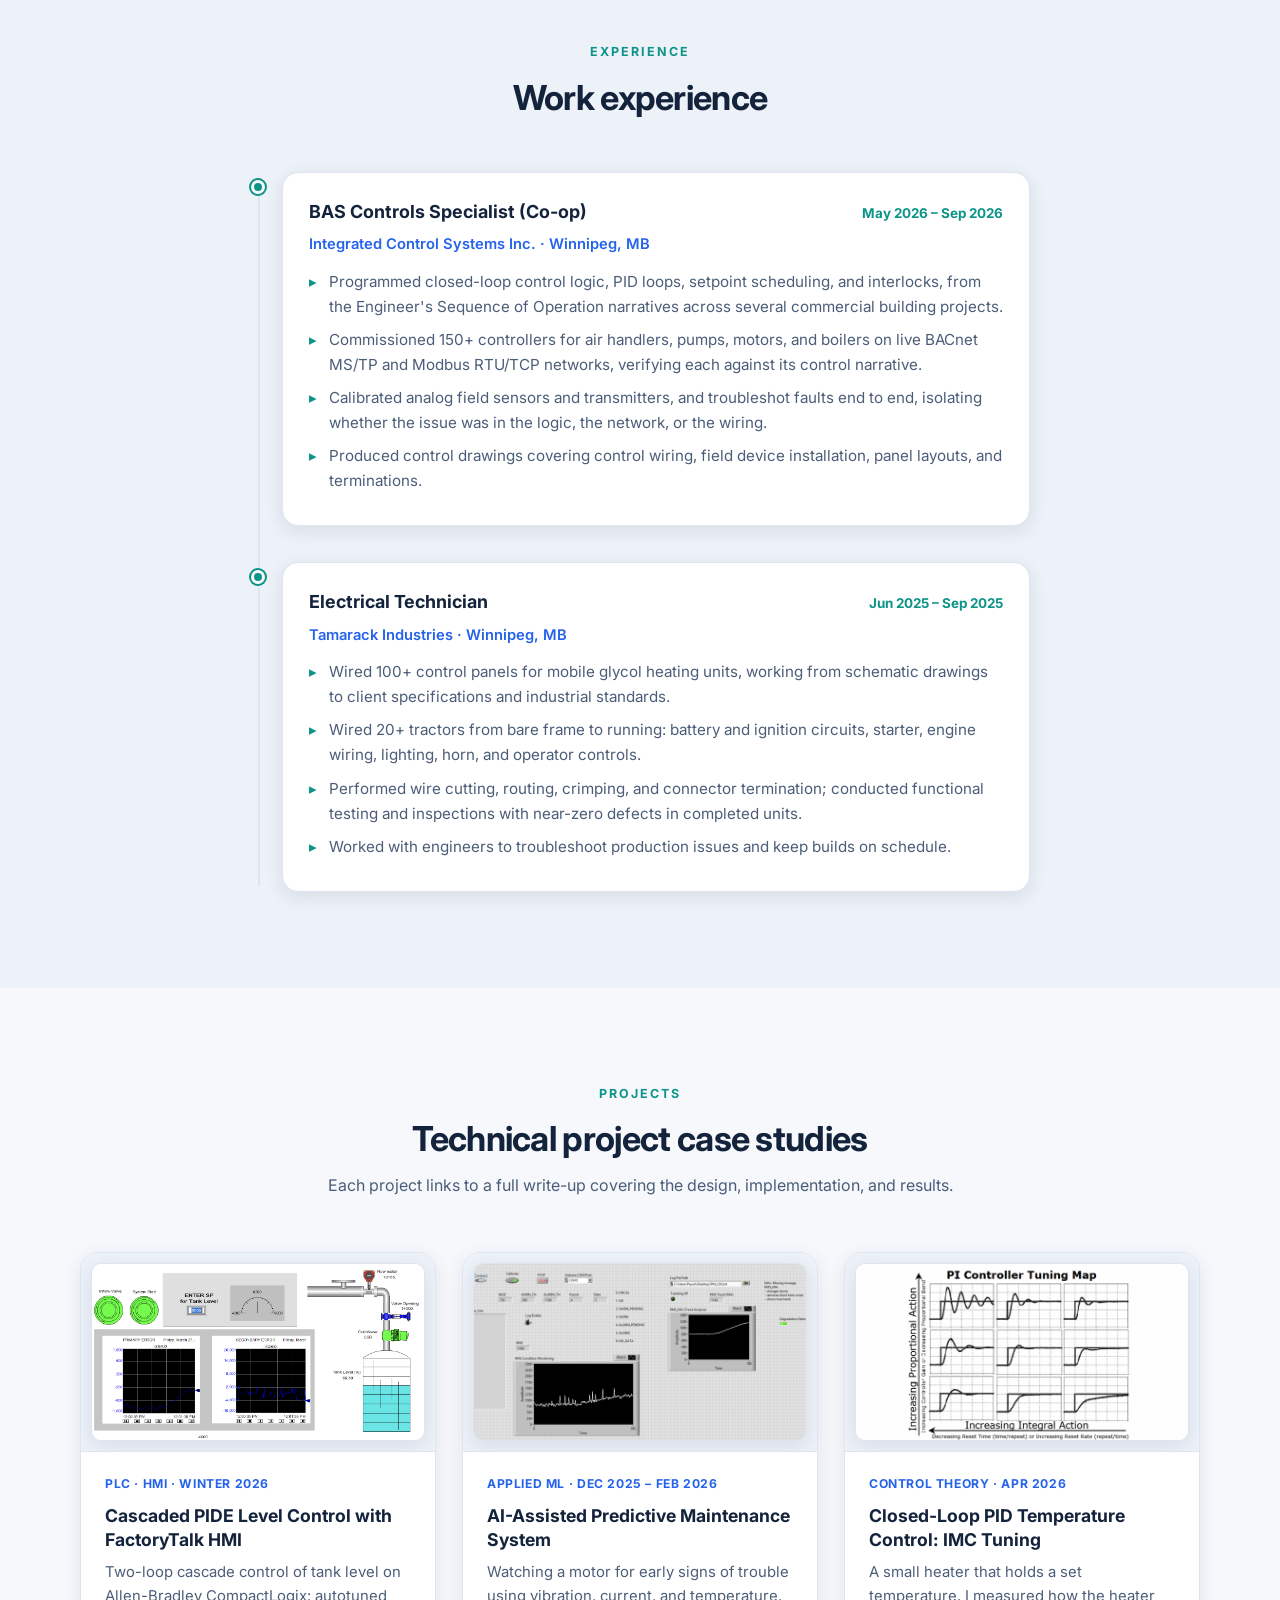
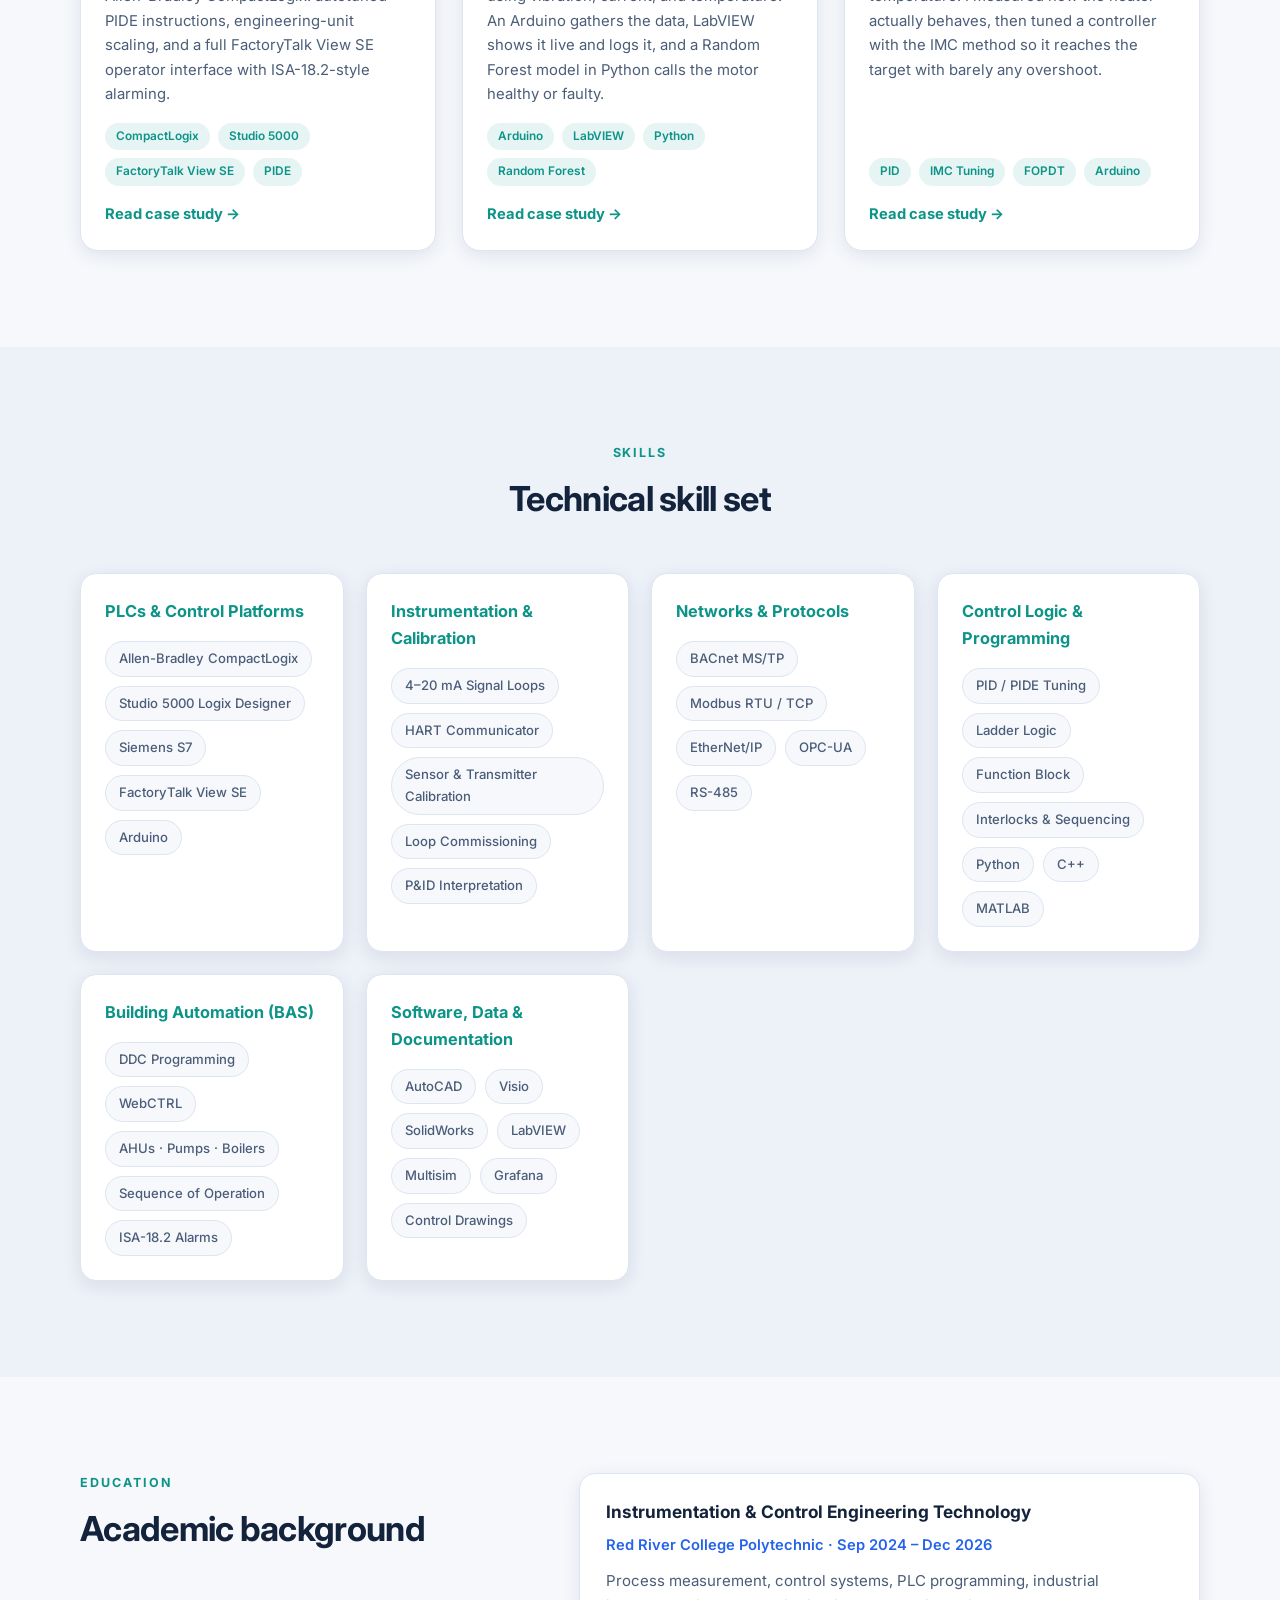
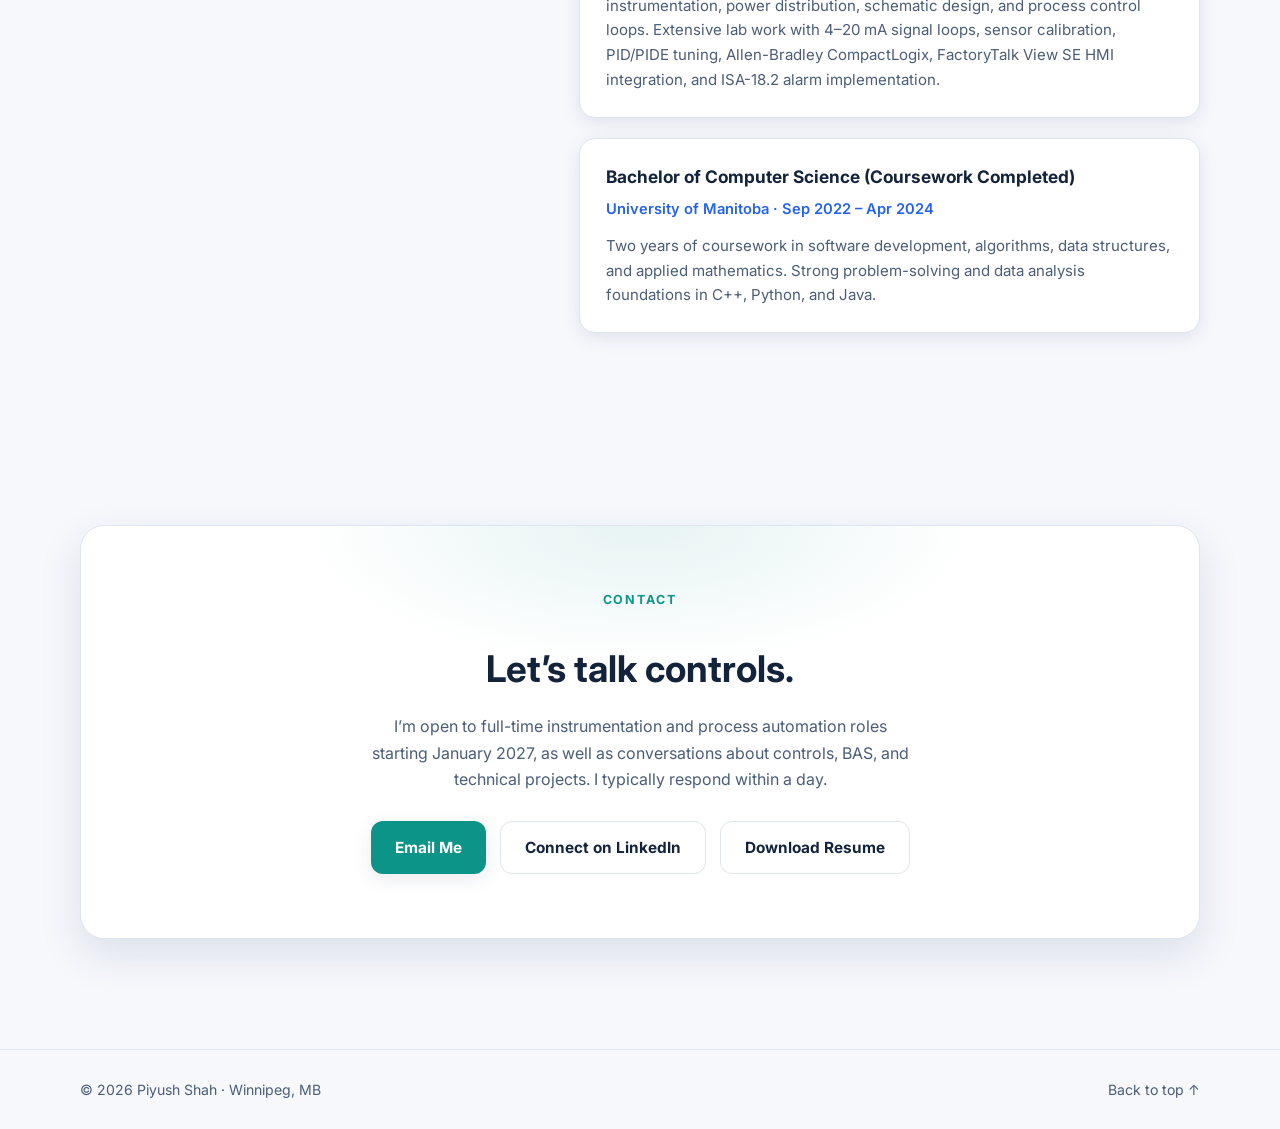
==== commit bb457d9d: "update sep 7" ====
--- a/index.html
+++ b/index.html
@@ -181,17 +181,17 @@
             <div class="timeline-content">
               <div class="item-header">
                 <h3>BAS Controls Specialist (Co-op)</h3>
-                <span>May 2026 – Present</span>
+                <span>May 2026 – Sep 2026</span>
               </div>
               <p class="company">Integrated Control Systems Inc. · Winnipeg, MB</p>
               <ul>
-                <li>Program closed-loop control logic, PID loops, setpoint scheduling, and interlocks, from
-                  Engineer's sequence-of-operation narratives across several commercial building projects.</li>
-                <li>Commission 150+ controllers for air handlers, pumps, motors, and boilers on live BACnet
+                <li>Programmed closed-loop control logic, PID loops, setpoint scheduling, and interlocks, from
+                  the Engineer's Sequence of Operation narratives across several commercial building projects.</li>
+                <li>Commissioned 150+ controllers for air handlers, pumps, motors, and boilers on live BACnet
                   MS/TP and Modbus RTU/TCP networks, verifying each against its control narrative.</li>
-                <li>Calibrate analog field sensors and transmitters, and troubleshoot faults end to end,
-                  isolating whether the issue is in the logic, the network, or the wiring.</li>
-                <li>Produce control drawings covering control wiring, field device installation, panel layouts,
+                <li>Calibrated analog field sensors and transmitters, and troubleshot faults end to end,
+                  isolating whether the issue was in the logic, the network, or the wiring.</li>
+                <li>Produced control drawings covering control wiring, field device installation, panel layouts,
                   and terminations.</li>
               </ul>
             </div>
@@ -206,10 +206,10 @@
               </div>
               <p class="company">Tamarack Industries · Winnipeg, MB</p>
               <ul>
-                <li>Built and wired 100+ industrial control panels and chassis harnesses for glycol heating
-                  equipment, working from schematics to client specifications and industrial standards.</li>
-                <li>Laid out boards for engine chassis harnesses and planned wiring routes before assembly to
-                  keep builds clean and repeatable.</li>
+                <li>Wired 100+ control panels for mobile glycol heating units, working from schematic drawings
+                  to client specifications and industrial standards.</li>
+                <li>Wired 20+ tractors from bare frame to running: battery and ignition circuits, starter,
+                  engine wiring, lighting, horn, and operator controls.</li>
                 <li>Performed wire cutting, routing, crimping, and connector termination; conducted functional
                   testing and inspections with near-zero defects in completed units.</li>
                 <li>Worked with engineers to troubleshoot production issues and keep builds on schedule.</li>
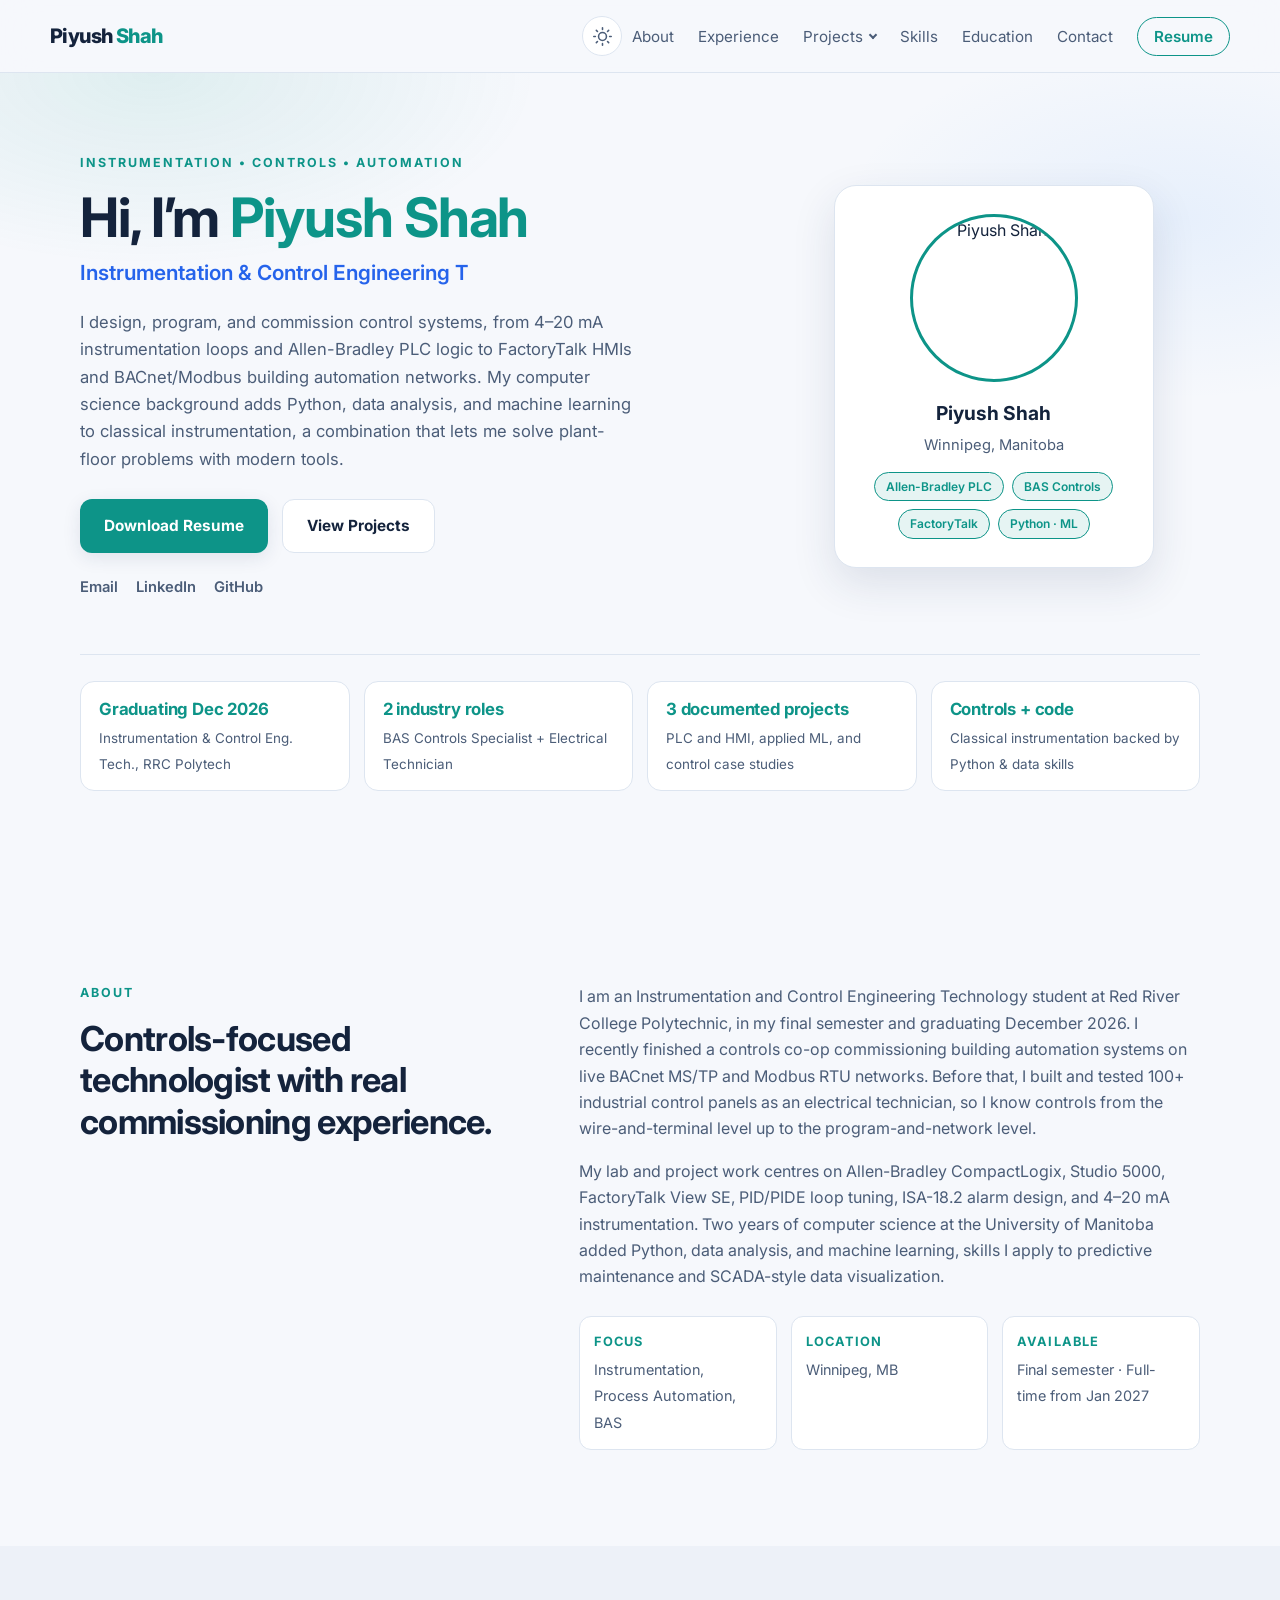
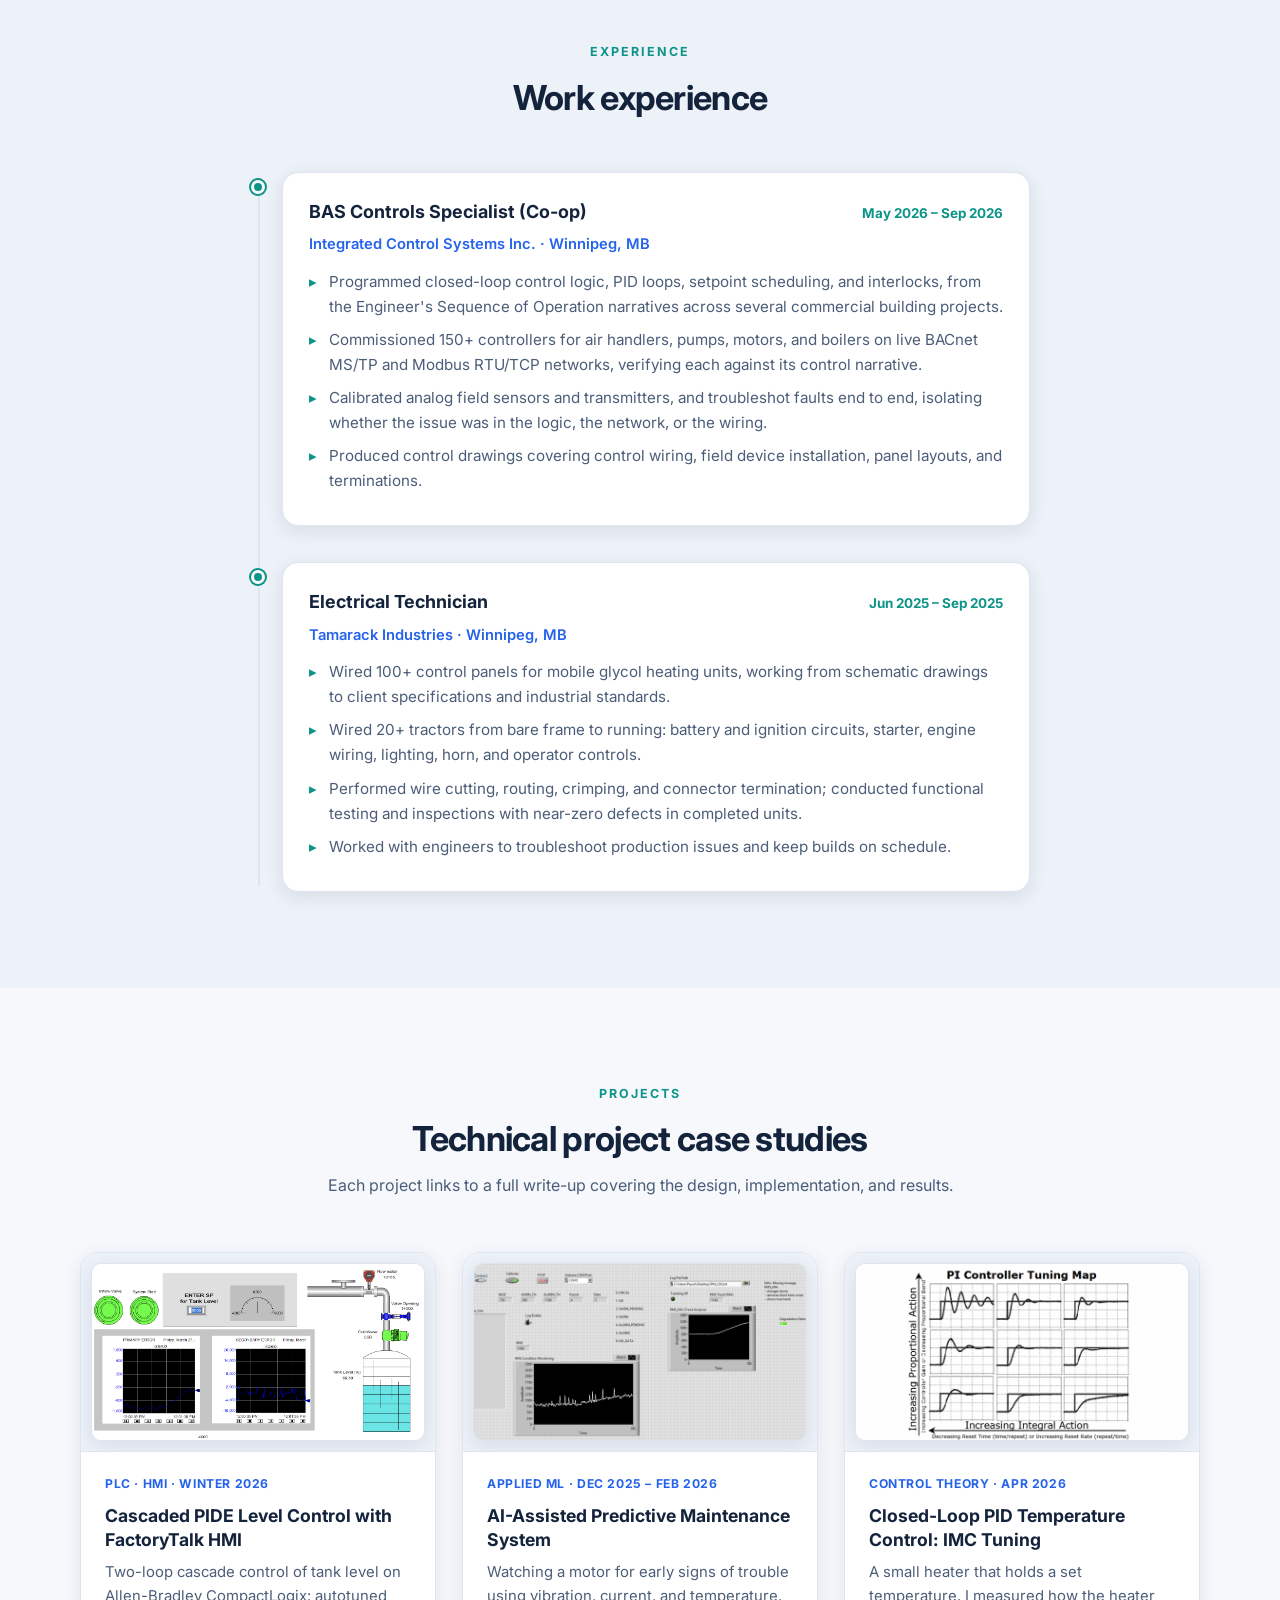
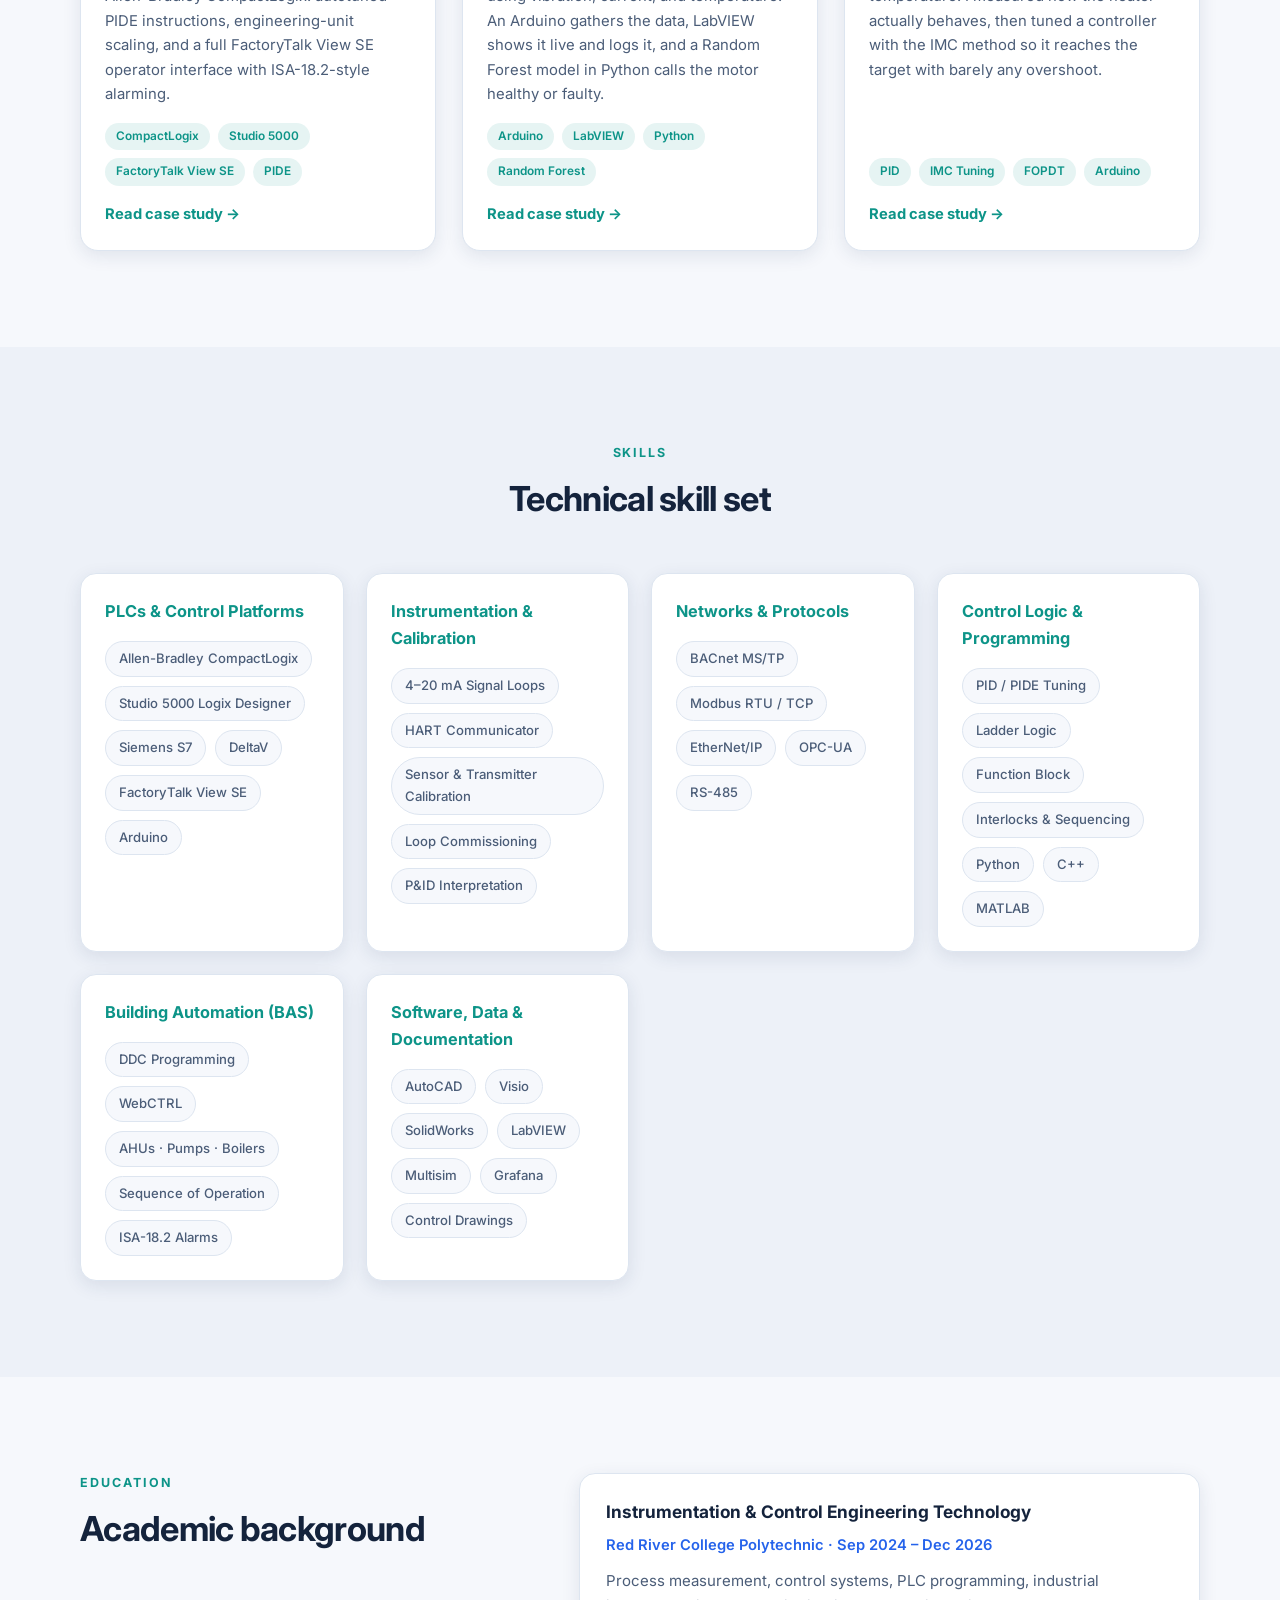
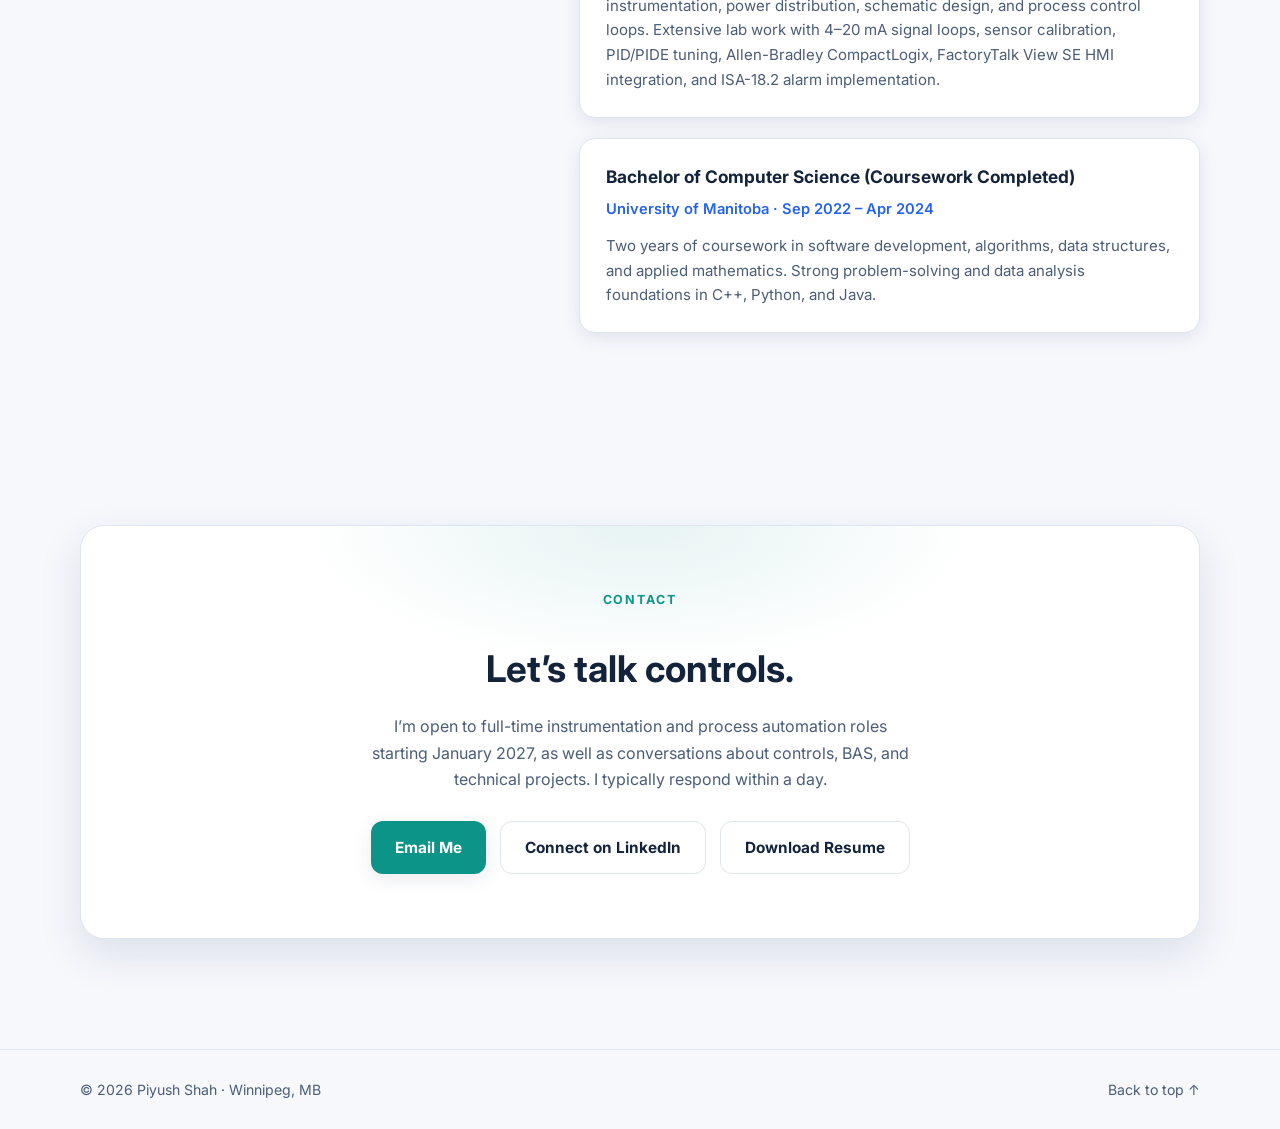
==== commit 7d5001c6: "sep 7 update - new profile" ====
--- a/index.html
+++ b/index.html
@@ -148,10 +148,10 @@
         <div class="content reveal">
           <p>
             I am an Instrumentation and Control Engineering Technology student at Red River College Polytechnic,
-            graduating December 2026, currently on co-op commissioning building automation systems on live
-            BACnet MS/TP and Modbus RTU networks. Before that, I built and tested 100+ industrial control panels
-            as an electrical technician, so I know controls from the wire-and-terminal level up to the
-            program-and-network level.
+            in my final semester and graduating December 2026. I recently finished a controls co-op
+            commissioning building automation systems on live BACnet MS/TP and Modbus RTU networks. Before that,
+            I built and tested 100+ industrial control panels as an electrical technician, so I know controls
+            from the wire-and-terminal level up to the program-and-network level.
           </p>
           <p>
             My lab and project work centres on Allen-Bradley CompactLogix, Studio 5000, FactoryTalk View SE,
@@ -162,7 +162,7 @@
           <div class="quick-facts">
             <div><strong>Focus</strong><span>Instrumentation, Process Automation, BAS</span></div>
             <div><strong>Location</strong><span>Winnipeg, MB</span></div>
-            <div><strong>Available</strong><span>Full-time from Jan 2027 · Co-op now</span></div>
+            <div><strong>Available</strong><span>Final semester · Full-time from Jan 2027</span></div>
           </div>
         </div>
       </div>
@@ -301,7 +301,7 @@
           <div class="skill-group reveal">
             <h3>PLCs &amp; Control Platforms</h3>
             <div class="skill-list">
-              <span>Allen-Bradley CompactLogix</span><span>Studio 5000 Logix Designer</span><span>Siemens S7</span><span>FactoryTalk View SE</span><span>Arduino</span>
+              <span>Allen-Bradley CompactLogix</span><span>Studio 5000 Logix Designer</span><span>Siemens S7</span><span>DeltaV</span><span>FactoryTalk View SE</span><span>Arduino</span>
             </div>
           </div>
           <div class="skill-group reveal">
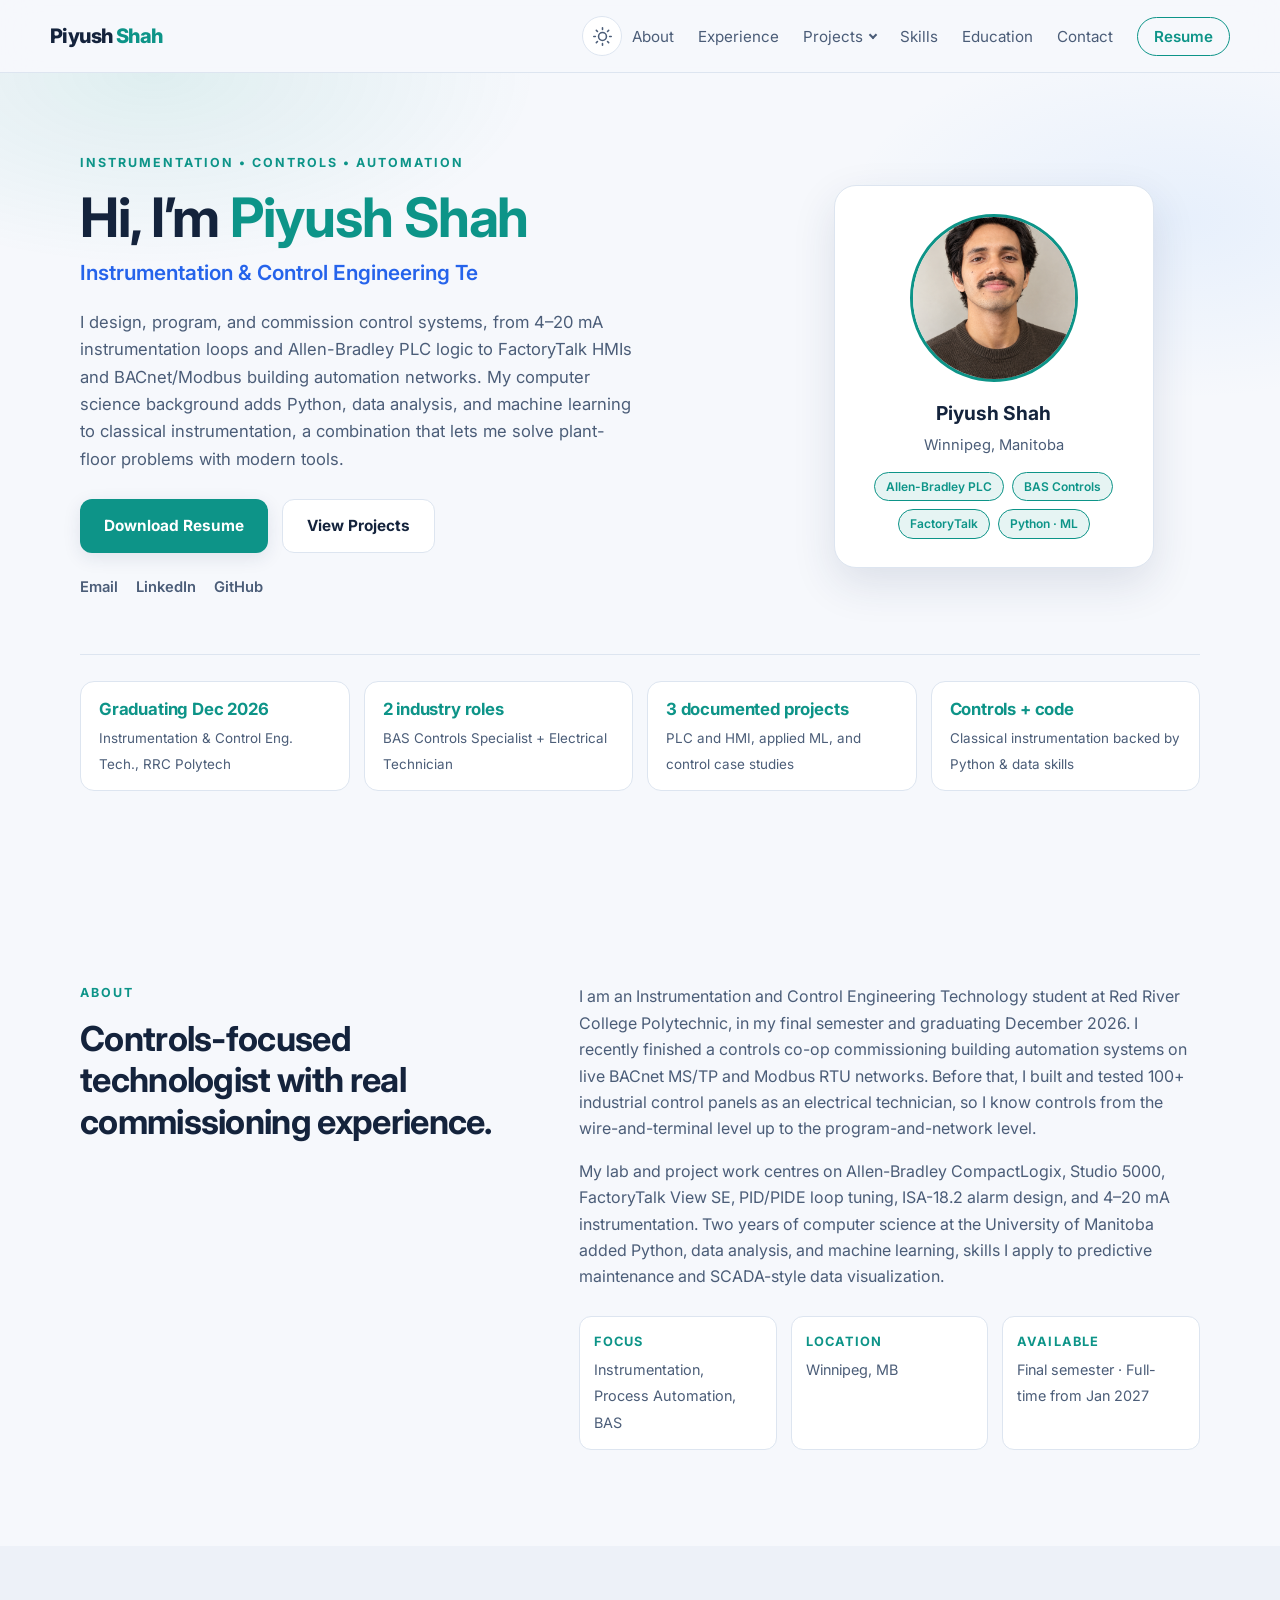
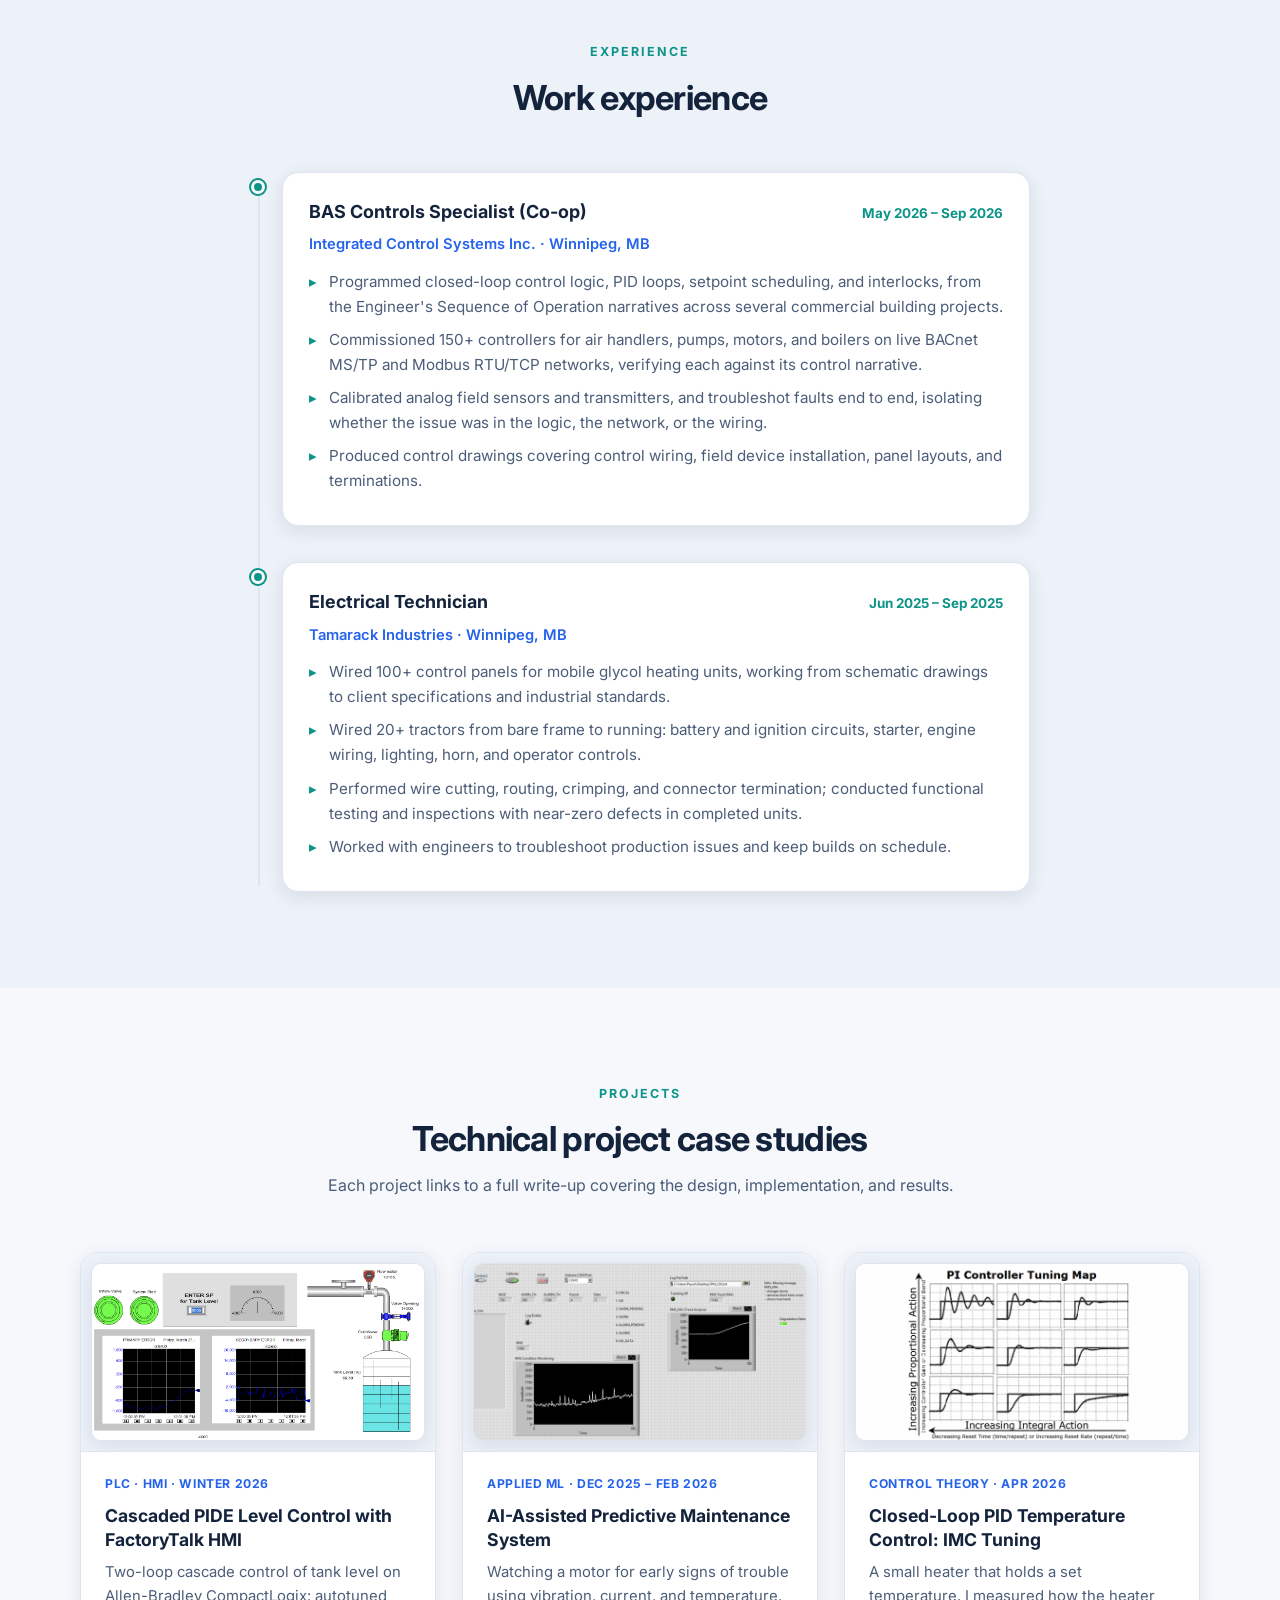
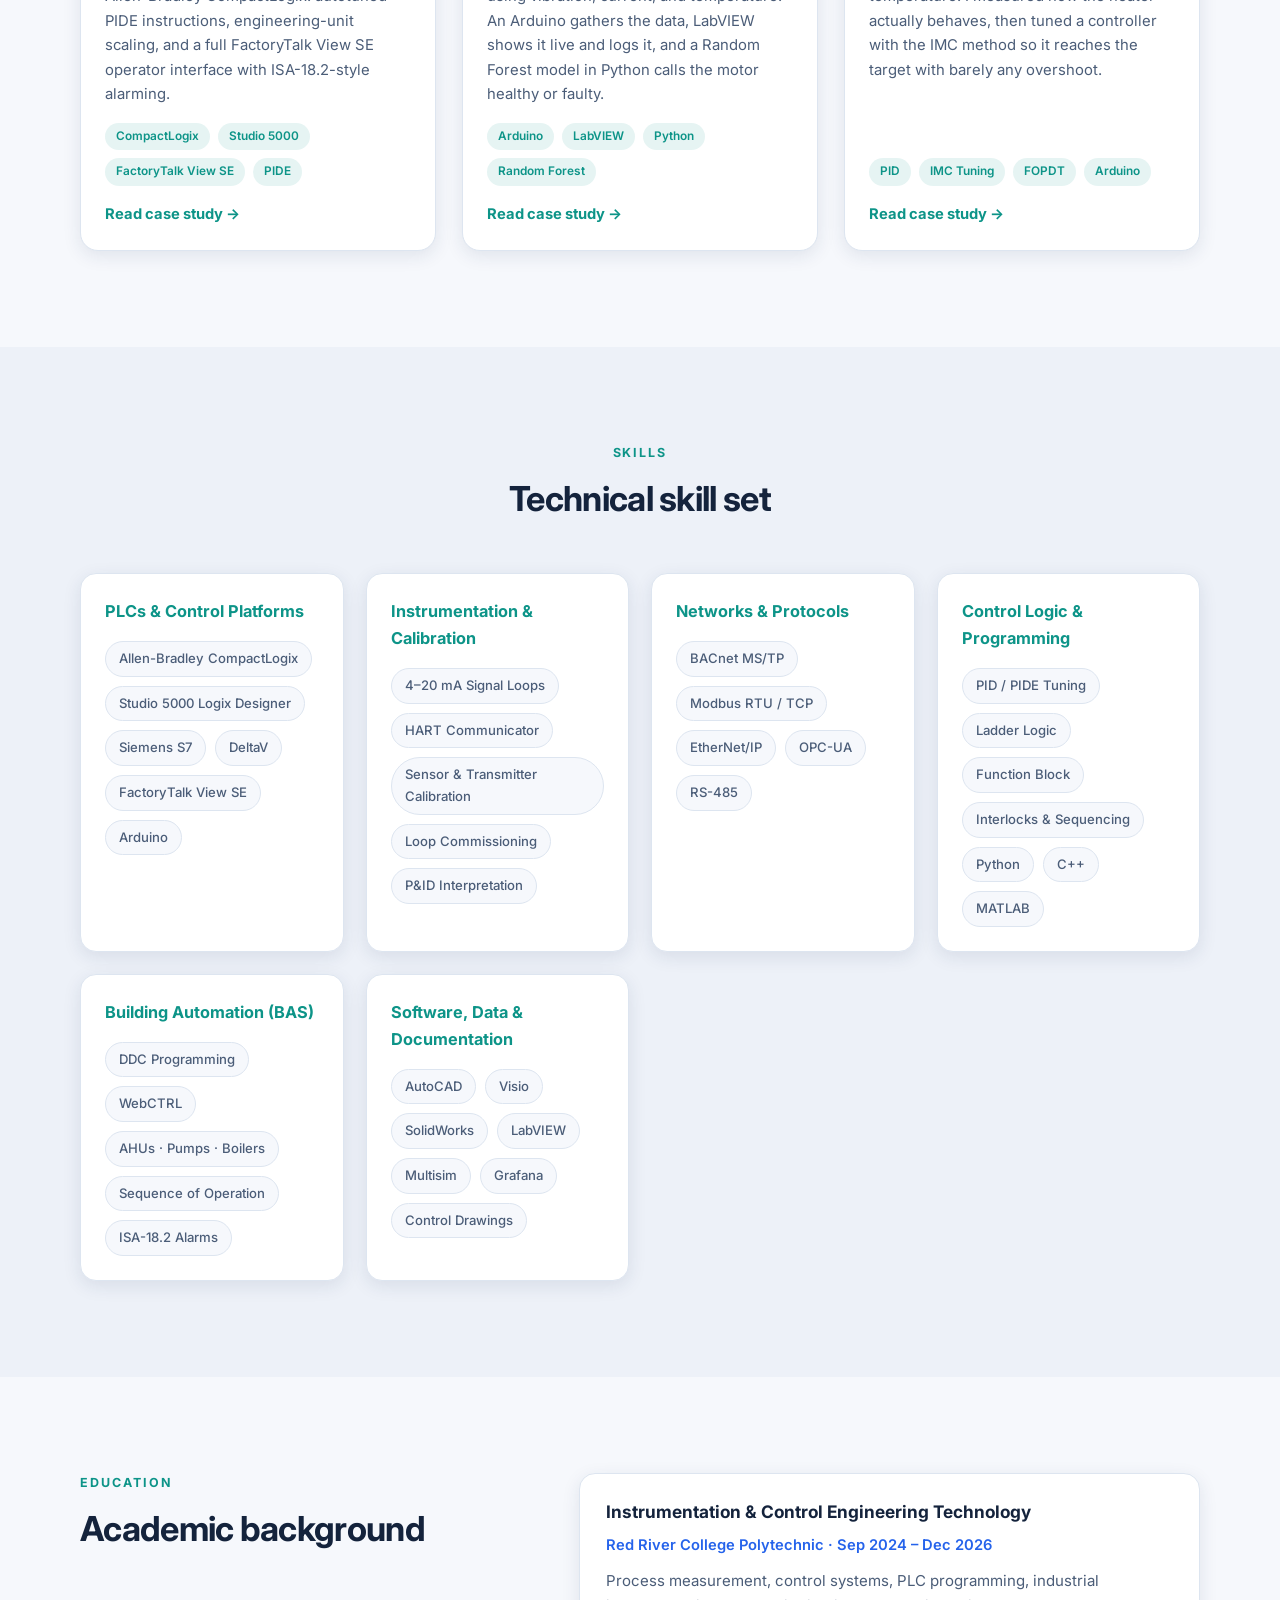
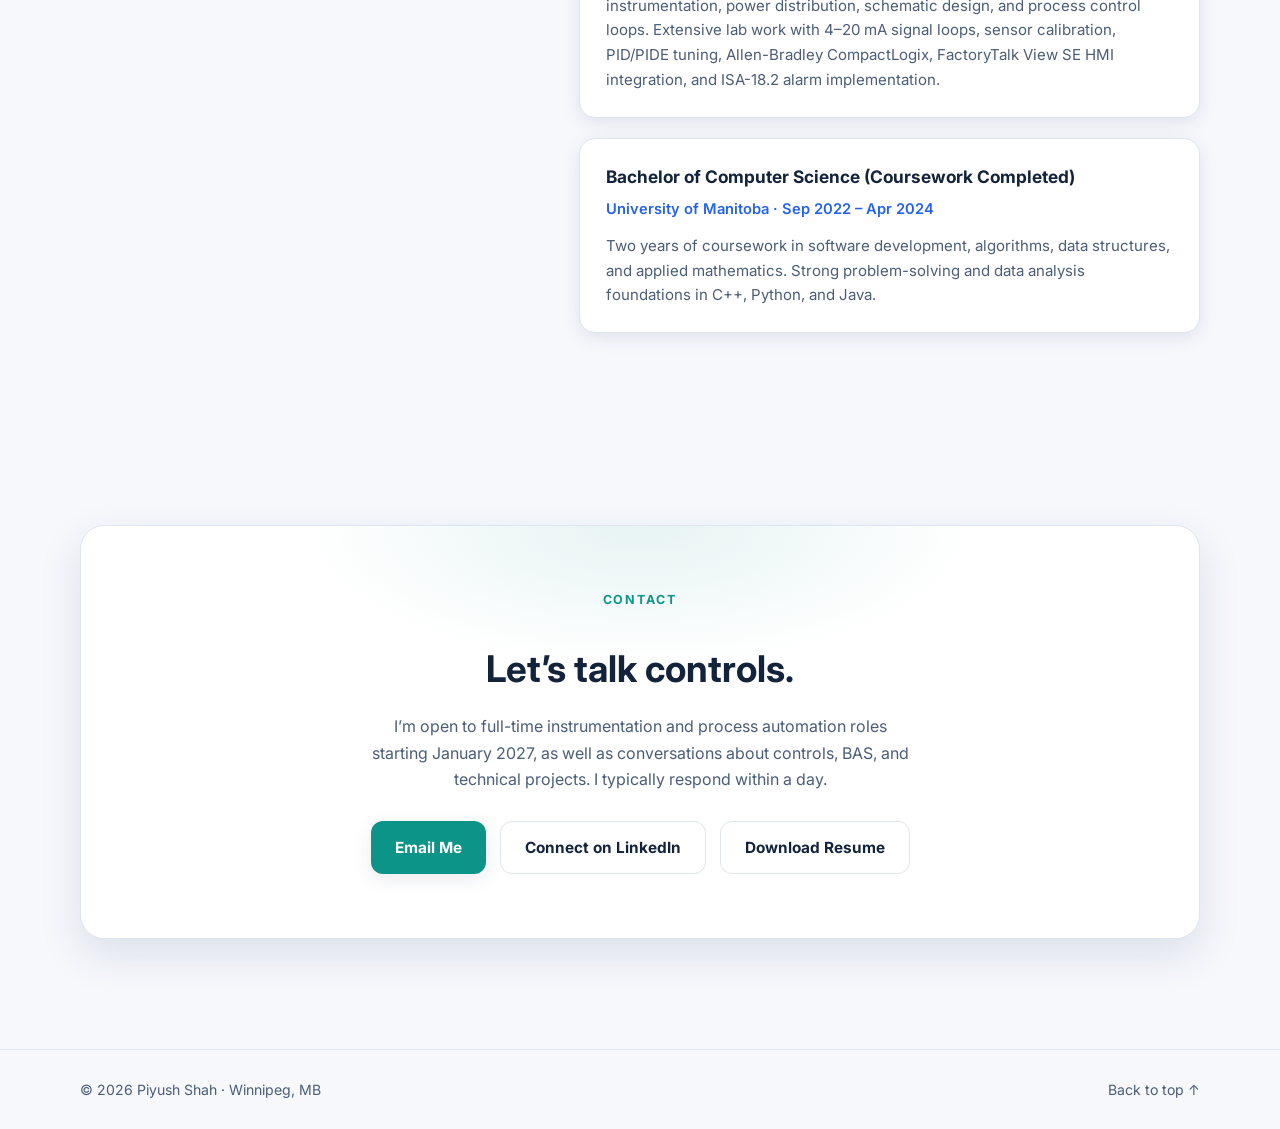
==== commit ec394ad4: "new profile update" ====
--- a/index.html
+++ b/index.html
@@ -17,7 +17,7 @@
     "@type": "Person",
     "name": "Piyush Shah",
     "url": "https://piyushshah.ca/",
-    "image": "https://piyushshah.ca/assets/images/profile.jpg",
+    "image": "https://piyushshah.ca/assets/images/profile.png",
     "jobTitle": "Instrumentation & Control Engineering Technologist",
     "email": "mailto:piyushshah.icet@gmail.com",
     "address": {
@@ -118,7 +118,7 @@
           </div>
           <div class="hero-card reveal">
             <div class="profile-card">
-              <img src="assets/images/profile.jpg" alt="Piyush Shah" class="profile-photo">
+              <img src="assets/images/profile.png" alt="Piyush Shah" class="profile-photo">
               <h3>Piyush Shah</h3>
               <p>Winnipeg, Manitoba</p>
               <div class="mini-tags">
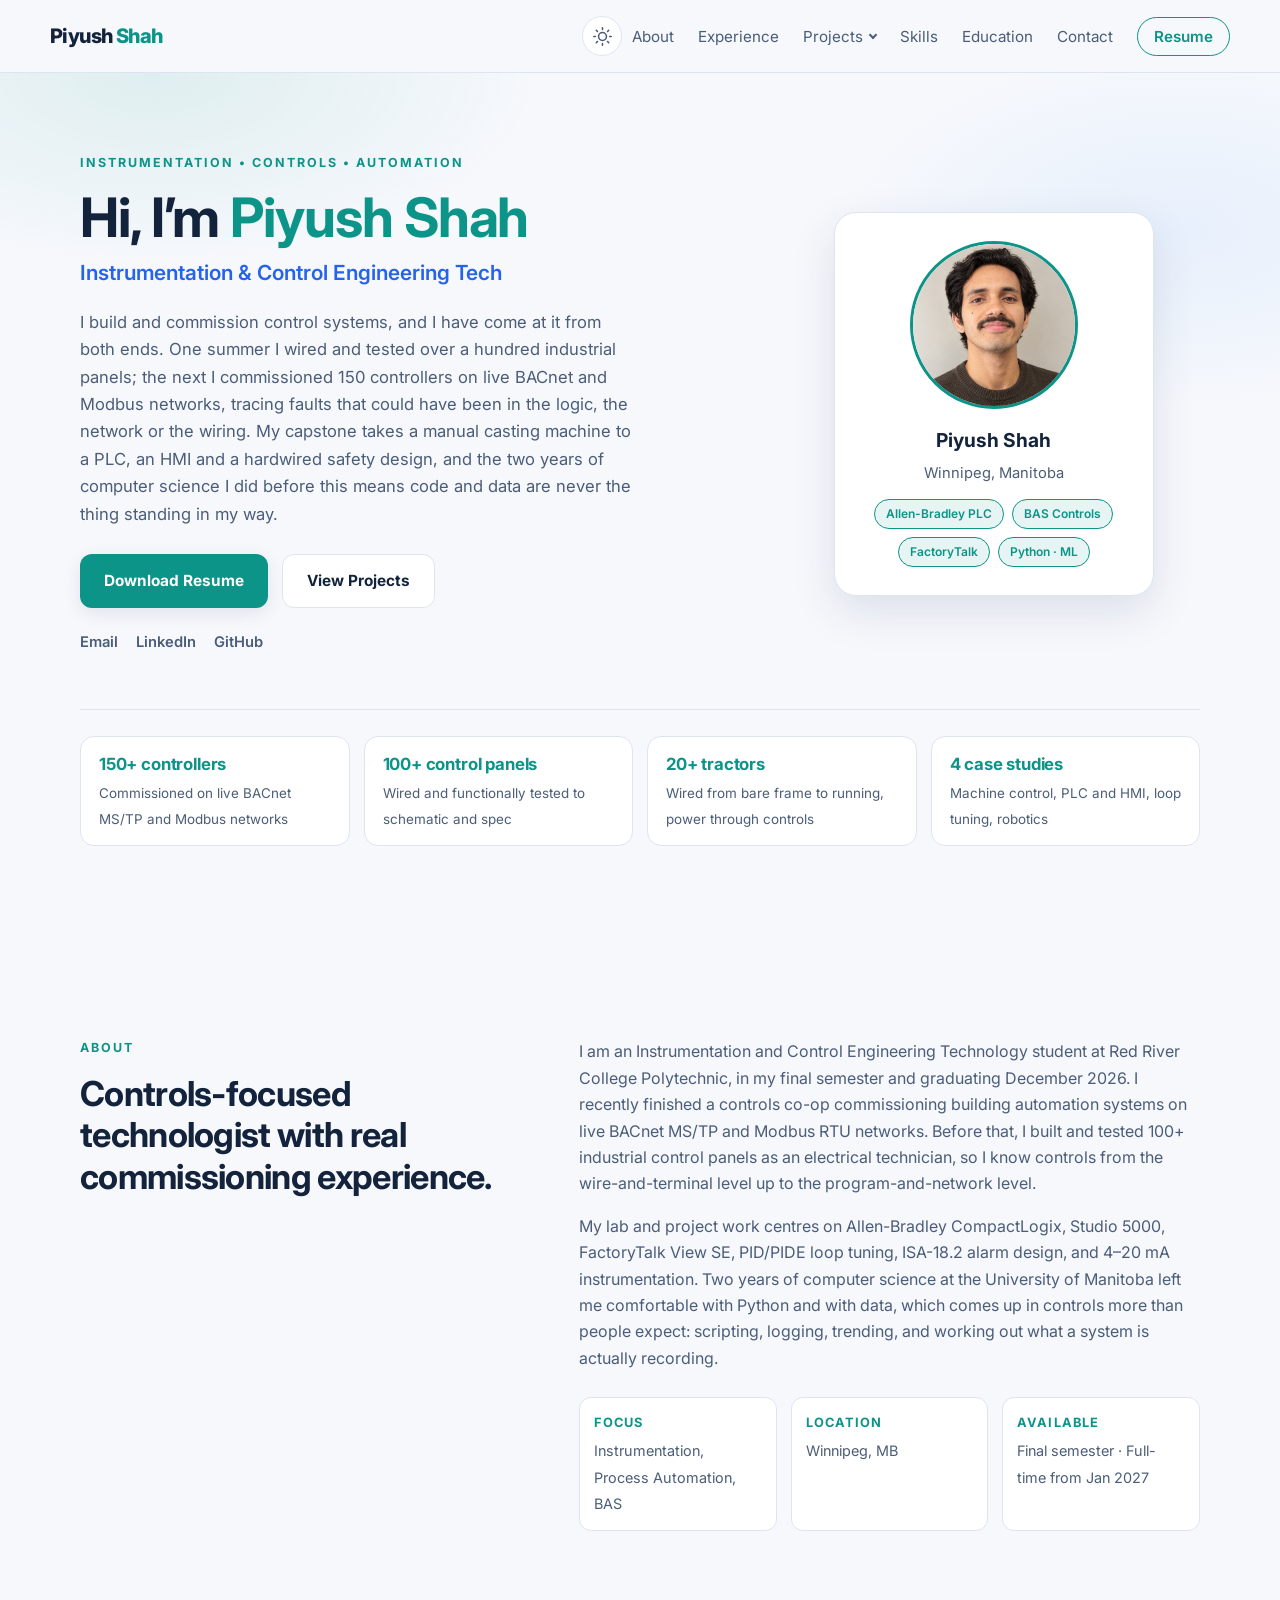
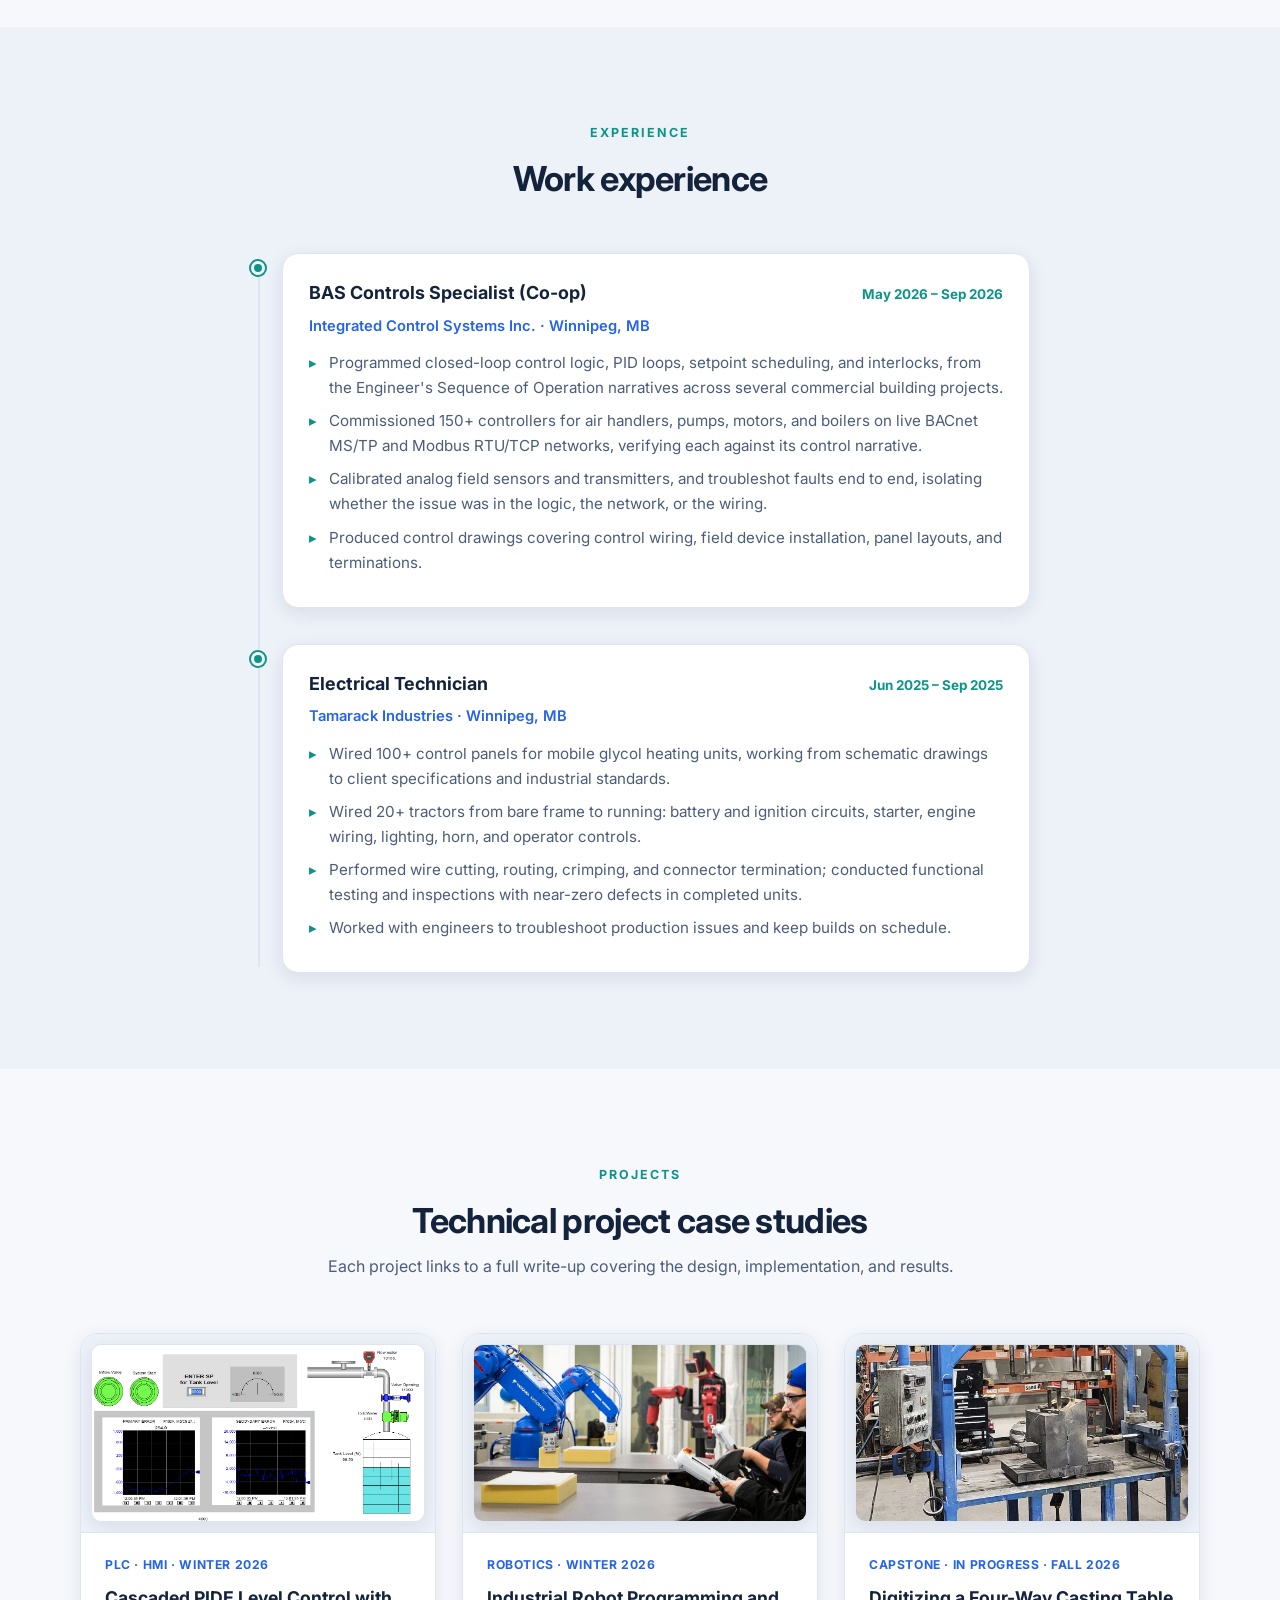
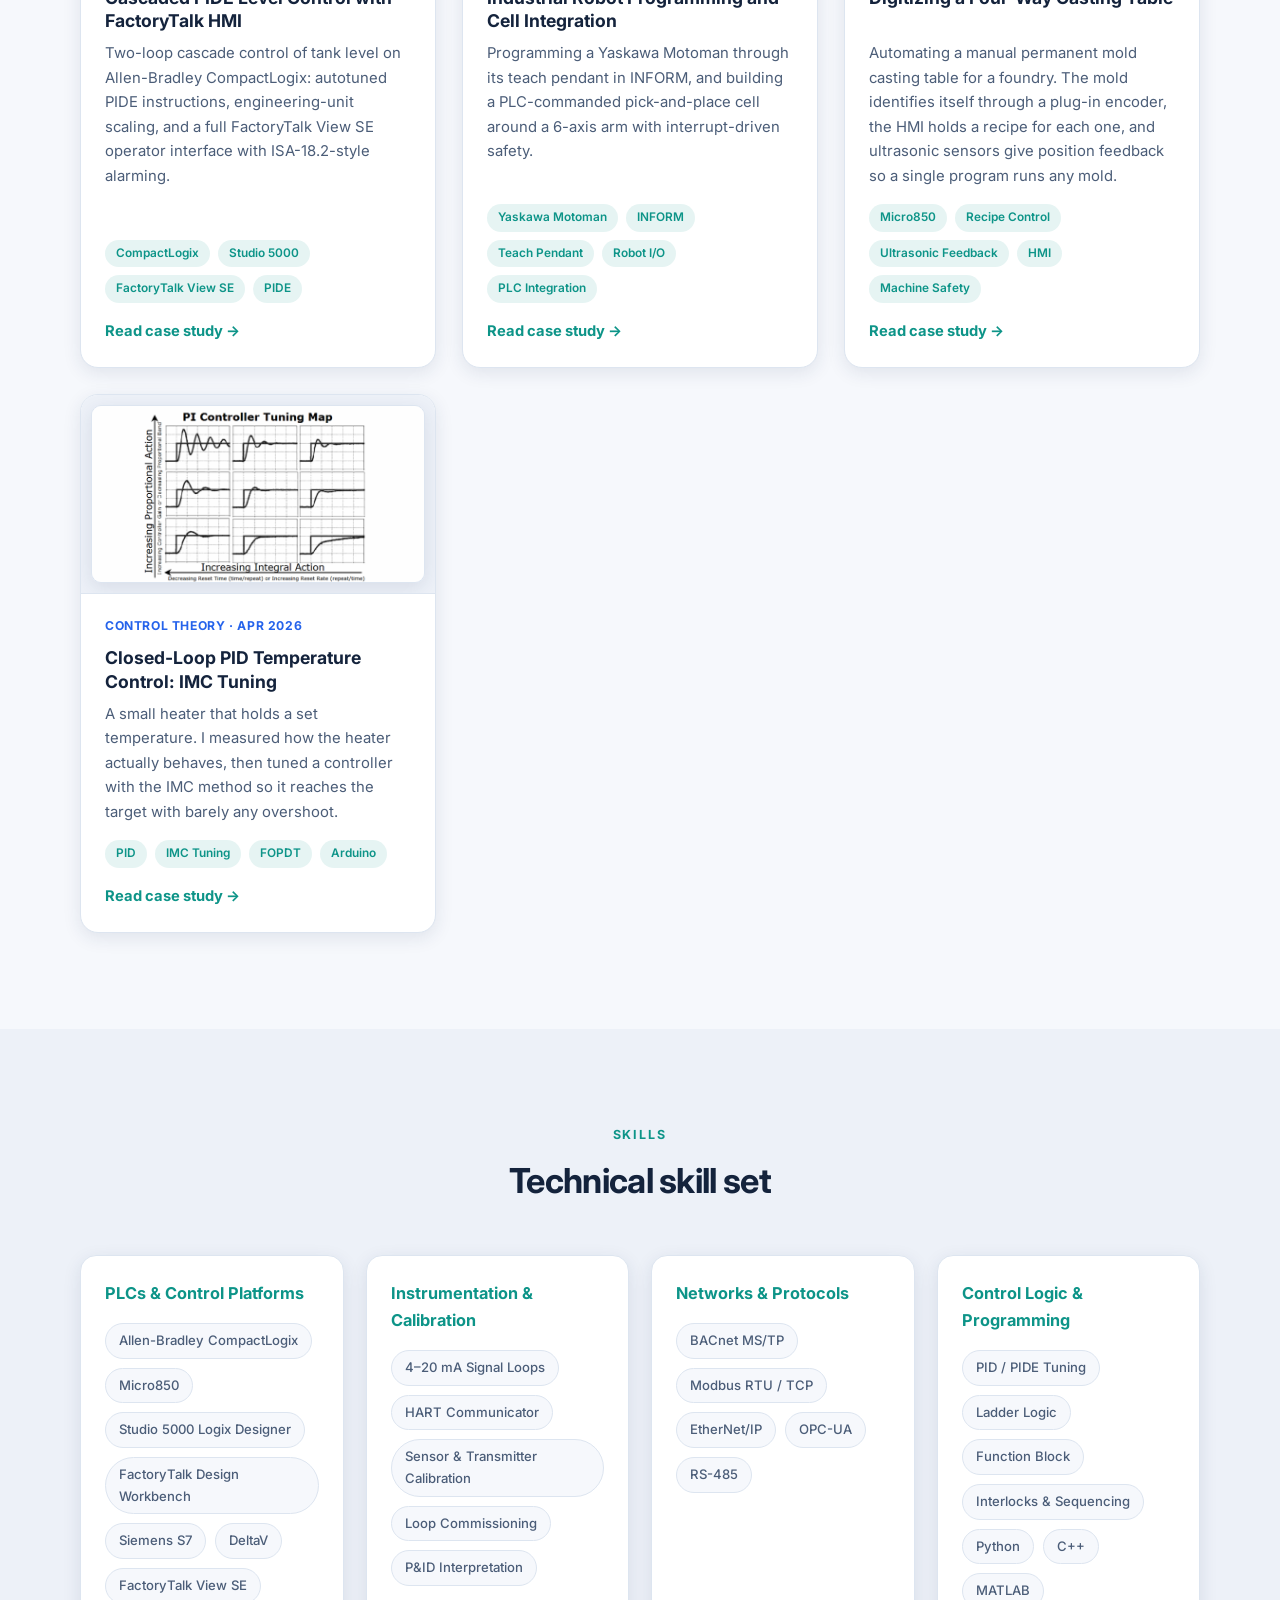
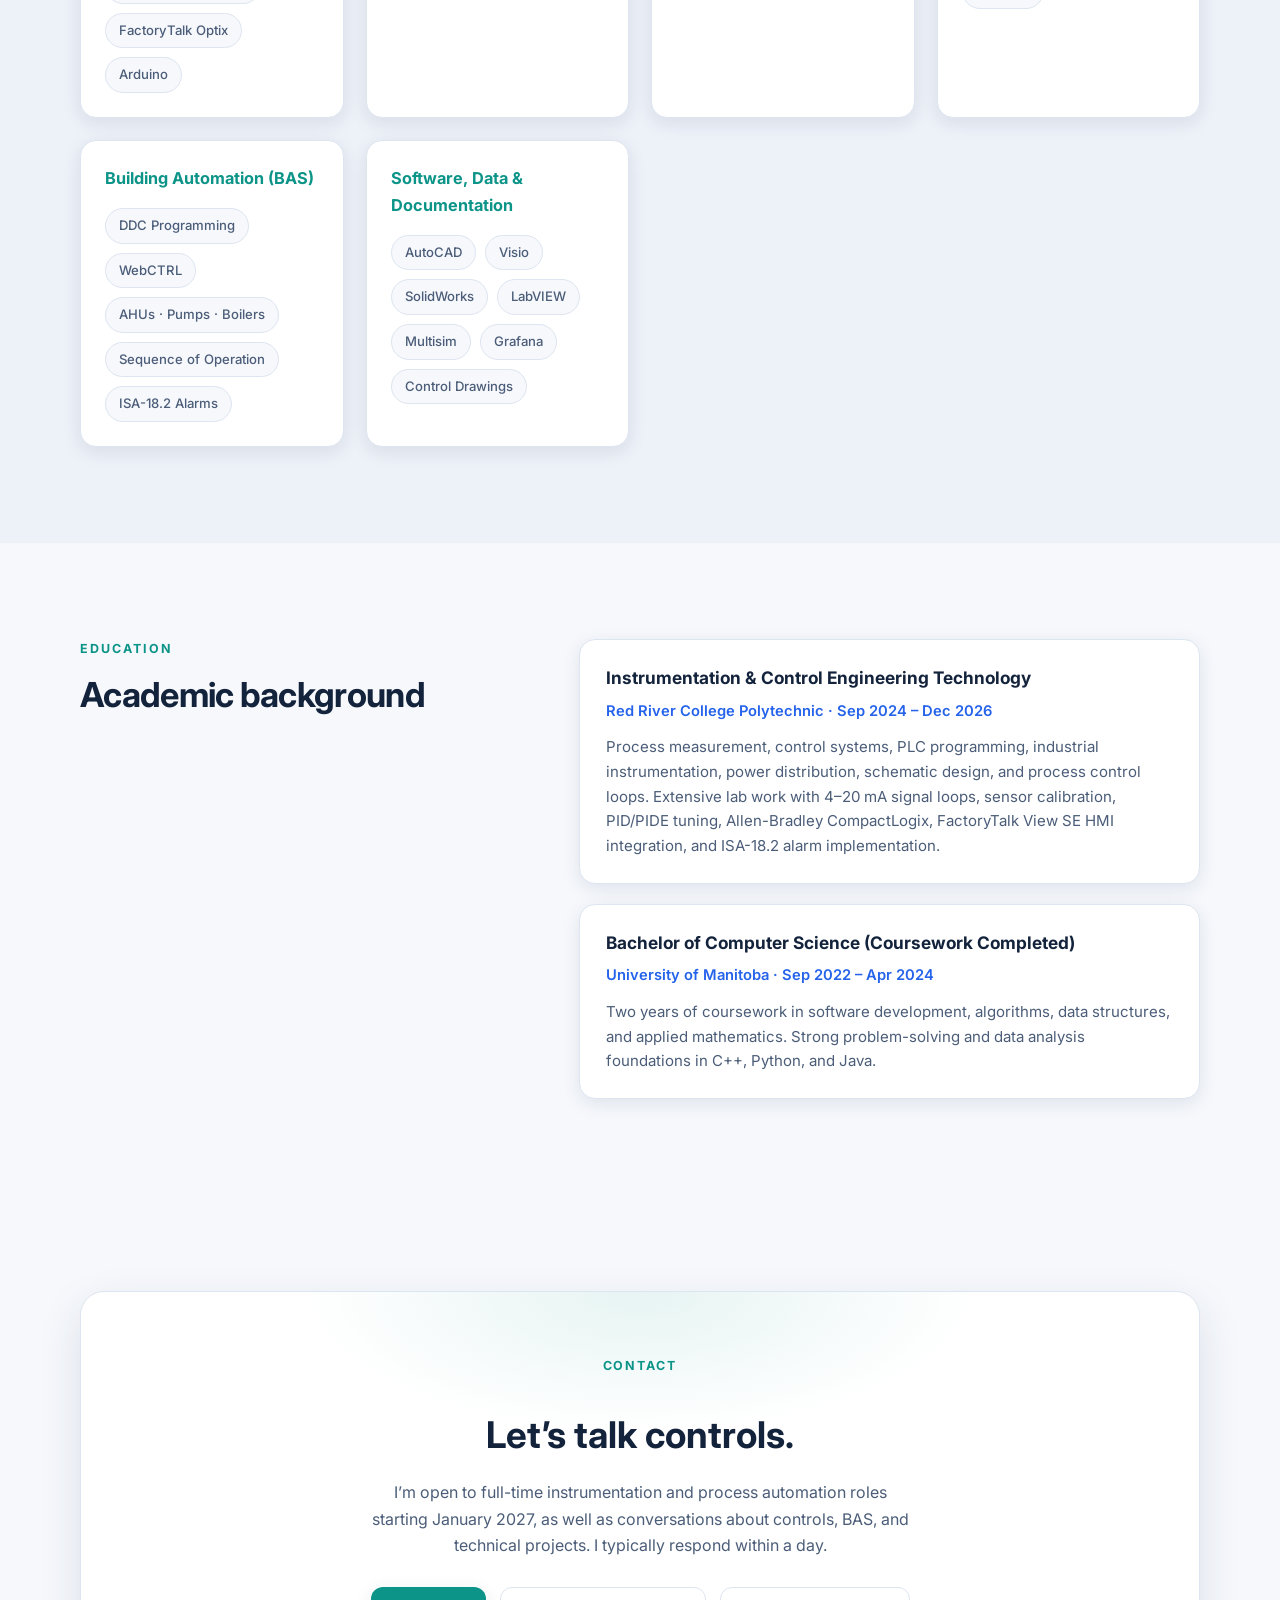
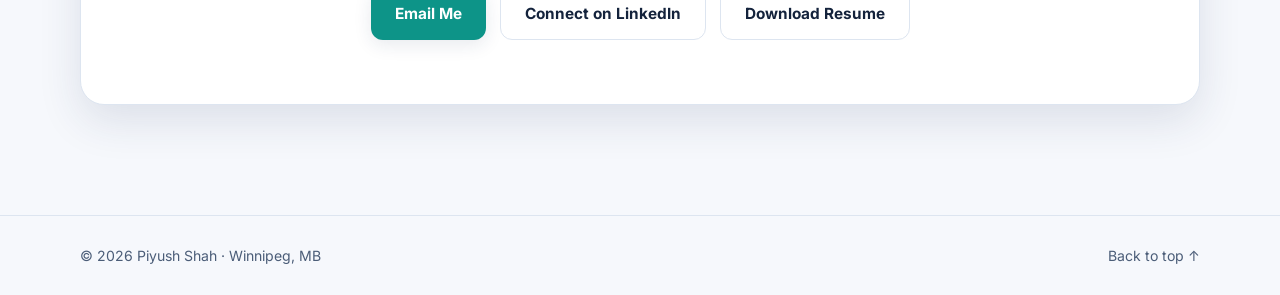
==== commit 7794fec3: "Oct 13 content update added 2 more projects" ====
--- a/index.html
+++ b/index.html
@@ -3,12 +3,14 @@
 <head>
   <meta charset="UTF-8" />
   <meta name="viewport" content="width=device-width, initial-scale=1.0" />
-  <meta name="description" content="Portfolio of Piyush Shah, Instrumentation & Control Engineering Technologist (graduating Dec 2026). BAS controls, Allen-Bradley PLCs, FactoryTalk HMI, instrumentation loops, and Python/ML for automation." />
+  <meta name="description" content="Portfolio of Piyush Shah, Instrumentation & Control Engineering Technologist in Winnipeg, graduating Dec 2026. Machine control, Allen-Bradley PLC programming, FactoryTalk HMI, PID loop tuning, robot programming, instrumentation calibration, and BACnet and Modbus commissioning." />
   <title>Piyush Shah | Instrumentation & Controls Portfolio</title>
   <link rel="icon" type="image/svg+xml" href="assets/images/favicon.svg" />
   <link rel="canonical" href="https://piyushshah.ca/" />
   <meta property="og:title" content="Piyush Shah | Instrumentation & Controls Portfolio" />
-  <meta property="og:description" content="BAS controls, Allen-Bradley PLCs, FactoryTalk HMI, instrumentation, and Python/ML for automation. Graduating Dec 2026." />
+  <meta property="og:description" content="Machine control, Allen-Bradley PLC programming, FactoryTalk HMI, PID loop tuning, robot programming, and BACnet and Modbus commissioning. Case studies from a casting machine capstone, cascade level control, robot cell integration, and loop tuning. Graduating Dec 2026." />
+  <meta property="og:image" content="https://piyushshah.ca/assets/images/projects/capstone-table-banner.jpg" />
+  <meta name="twitter:card" content="summary_large_image" />
   <meta property="og:url" content="https://piyushshah.ca/" />
   <meta property="og:type" content="website" />
   <script type="application/ld+json">
@@ -36,7 +38,7 @@
         "name": "University of Manitoba"
       }
     ],
-    "knowsAbout": ["Industrial Instrumentation", "Process Automation", "Building Automation Systems", "DDC Programming", "Allen-Bradley CompactLogix", "Siemens S7", "FactoryTalk View SE", "PID Tuning", "Sensor Calibration", "HART", "BACnet", "Modbus", "EtherNet/IP", "Python"],
+    "knowsAbout": ["Industrial Instrumentation", "Process Automation", "Machine Control", "PLC Programming", "Ladder Logic", "Building Automation Systems", "DDC Programming", "Allen-Bradley CompactLogix", "Allen-Bradley Micro850", "Studio 5000", "Siemens S7", "FactoryTalk View SE", "FactoryTalk Optix", "PID Tuning", "Control Narratives", "Machine Safety", "Industrial Robot Programming", "Yaskawa Motoman", "Sensor Calibration", "HART", "BACnet", "Modbus", "EtherNet/IP", "Python"],
     "sameAs": [
       "https://www.linkedin.com/in/piyush-shah-703963224",
       "https://github.com/piyushshah-icet"
@@ -76,7 +78,8 @@
             <button class="nav-dropbtn" aria-haspopup="true" aria-expanded="false">Projects <span class="caret" aria-hidden="true"></span></button>
             <ul class="dropdown-menu">
               <li><a href="projects/cascaded-pide-level-control.html">Cascaded PIDE Level Control</a></li>
-              <li><a href="projects/ai-predictive-maintenance.html">AI-Assisted Predictive Maintenance</a></li>
+              <li><a href="projects/industrial-robotics.html">Industrial Robot Programming</a></li>
+              <li><a href="projects/four-way-table-automation.html">Four-Way Casting Table (Capstone)</a></li>
               <li><a href="projects/pid-temperature-imc.html">Closed-Loop PID Temperature Control</a></li>
               <li class="dropdown-divider" aria-hidden="true"></li>
               <li><a class="dd-all" href="#projects">All projects</a></li>
@@ -101,10 +104,12 @@
             <h1>Hi, I’m <span>Piyush Shah</span></h1>
             <h2><span id="typedText">Instrumentation & Control Engineering Technologist</span></h2>
             <p class="hero-text">
-              I design, program, and commission control systems, from 4–20 mA instrumentation loops and
-              Allen-Bradley PLC logic to FactoryTalk HMIs and BACnet/Modbus building automation networks.
-              My computer science background adds Python, data analysis, and machine learning to classical
-              instrumentation, a combination that lets me solve plant-floor problems with modern tools.
+              I build and commission control systems, and I have come at it from both ends. One summer I wired
+              and tested over a hundred industrial panels; the next I commissioned 150 controllers on live
+              BACnet and Modbus networks, tracing faults that could have been in the logic, the network or the
+              wiring. My capstone takes a manual casting machine to a PLC, an HMI and a hardwired safety
+              design, and the two years of computer science I did before this means code and data are never
+              the thing standing in my way.
             </p>
             <div class="hero-actions">
               <a class="btn primary" href="resume/Piyush_Shah_Resume.pdf" download>Download Resume</a>
@@ -131,10 +136,10 @@
           </div>
         </div>
         <div class="hero-stats reveal">
-          <div><strong>Graduating Dec 2026</strong><span>Instrumentation &amp; Control Eng. Tech., RRC Polytech</span></div>
-          <div><strong>2 industry roles</strong><span>BAS Controls Specialist + Electrical Technician</span></div>
-          <div><strong>3 documented projects</strong><span>PLC and HMI, applied ML, and control case studies</span></div>
-          <div><strong>Controls + code</strong><span>Classical instrumentation backed by Python &amp; data skills</span></div>
+          <div><strong>150+ controllers</strong><span>Commissioned on live BACnet MS/TP and Modbus networks</span></div>
+          <div><strong>100+ control panels</strong><span>Wired and functionally tested to schematic and spec</span></div>
+          <div><strong>20+ tractors</strong><span>Wired from bare frame to running, power through controls</span></div>
+          <div><strong>4 case studies</strong><span>Machine control, PLC and HMI, loop tuning, robotics</span></div>
         </div>
       </div>
     </section>
@@ -156,8 +161,9 @@
           <p>
             My lab and project work centres on Allen-Bradley CompactLogix, Studio 5000, FactoryTalk View SE,
             PID/PIDE loop tuning, ISA-18.2 alarm design, and 4–20 mA instrumentation. Two years of computer
-            science at the University of Manitoba added Python, data analysis, and machine learning, skills I
-            apply to predictive maintenance and SCADA-style data visualization.
+            science at the University of Manitoba left me comfortable with Python and with data, which comes
+            up in controls more than people expect: scripting, logging, trending, and working out what a
+            system is actually recording.
           </p>
           <div class="quick-facts">
             <div><strong>Focus</strong><span>Instrumentation, Process Automation, BAS</span></div>
@@ -226,7 +232,9 @@
         <div class="section-heading centered reveal">
           <p class="eyebrow">Projects</p>
           <h2>Technical project case studies</h2>
-          <p>Each project links to a full write-up covering the design, implementation, and results.</p>
+          <p>
+            Each project links to a full write-up covering the design, implementation, and results.
+          </p>
         </div>
         <div class="project-grid">
 
@@ -249,20 +257,38 @@
             </div>
           </a>
 
-          <a class="project-card reveal" href="projects/ai-predictive-maintenance.html">
+          <a class="project-card reveal" href="projects/industrial-robotics.html">
             <div class="project-banner">
-              <img src="assets/images/projects/pm-labview-dashboard.png" alt="LabVIEW dashboard for the predictive maintenance system showing live RMS vibration and moving-average trend graphs" loading="lazy">
+              <img src="assets/images/projects/robotics-lab.jpg" alt="Robotics lab with Yaskawa Motoman six-axis arms and a teach pendant" loading="lazy">
             </div>
             <div class="project-body">
-              <p class="project-meta">Applied ML · Dec 2025 – Feb 2026</p>
-              <h3>AI-Assisted Predictive Maintenance System</h3>
+              <p class="project-meta">Robotics · Winter 2026</p>
+              <h3>Industrial Robot Programming and Cell Integration</h3>
               <p>
-                Watching a motor for early signs of trouble using vibration, current, and temperature. An
-                Arduino gathers the data, LabVIEW shows it live and logs it, and a Random Forest model in
-                Python calls the motor healthy or faulty.
+                Programming a Yaskawa Motoman through its teach pendant in INFORM, and building a
+                PLC-commanded pick-and-place cell around a 6-axis arm with interrupt-driven safety.
               </p>
               <ul class="project-tags">
-                <li>Arduino</li><li>LabVIEW</li><li>Python</li><li>Random Forest</li>
+                <li>Yaskawa Motoman</li><li>INFORM</li><li>Teach Pendant</li><li>Robot I/O</li><li>PLC Integration</li>
+              </ul>
+              <span class="project-link">Read case study</span>
+            </div>
+          </a>
+
+          <a class="project-card reveal" href="projects/four-way-table-automation.html">
+            <div class="project-banner">
+              <img src="assets/images/projects/capstone-table-banner.jpg" alt="The four-way casting table, a blue steel frame holding a steel permanent mold with hydraulic actuator rods entering from either side" loading="lazy">
+            </div>
+            <div class="project-body">
+              <p class="project-meta">Capstone · In progress · Fall 2026</p>
+              <h3>Digitizing a Four-Way Casting Table</h3>
+              <p>
+                Automating a manual permanent mold casting table for a foundry. The mold identifies itself
+                through a plug-in encoder, the HMI holds a recipe for each one, and ultrasonic sensors give
+                position feedback so a single program runs any mold.
+              </p>
+              <ul class="project-tags">
+                <li>Micro850</li><li>Recipe Control</li><li>Ultrasonic Feedback</li><li>HMI</li><li>Machine Safety</li>
               </ul>
               <span class="project-link">Read case study</span>
             </div>
@@ -301,7 +327,7 @@
           <div class="skill-group reveal">
             <h3>PLCs &amp; Control Platforms</h3>
             <div class="skill-list">
-              <span>Allen-Bradley CompactLogix</span><span>Studio 5000 Logix Designer</span><span>Siemens S7</span><span>DeltaV</span><span>FactoryTalk View SE</span><span>Arduino</span>
+              <span>Allen-Bradley CompactLogix</span><span>Micro850</span><span>Studio 5000 Logix Designer</span><span>FactoryTalk Design Workbench</span><span>Siemens S7</span><span>DeltaV</span><span>FactoryTalk View SE</span><span>FactoryTalk Optix</span><span>Arduino</span>
             </div>
           </div>
           <div class="skill-group reveal">
--- a/assets/css/style.css
+++ b/assets/css/style.css
@@ -276,6 +276,7 @@
   height: 168px;
   border-radius: 50%;
   object-fit: cover;
+  object-position: center 25%;
   margin: 0 auto 16px;
   border: 3px solid var(--accent);
 }
